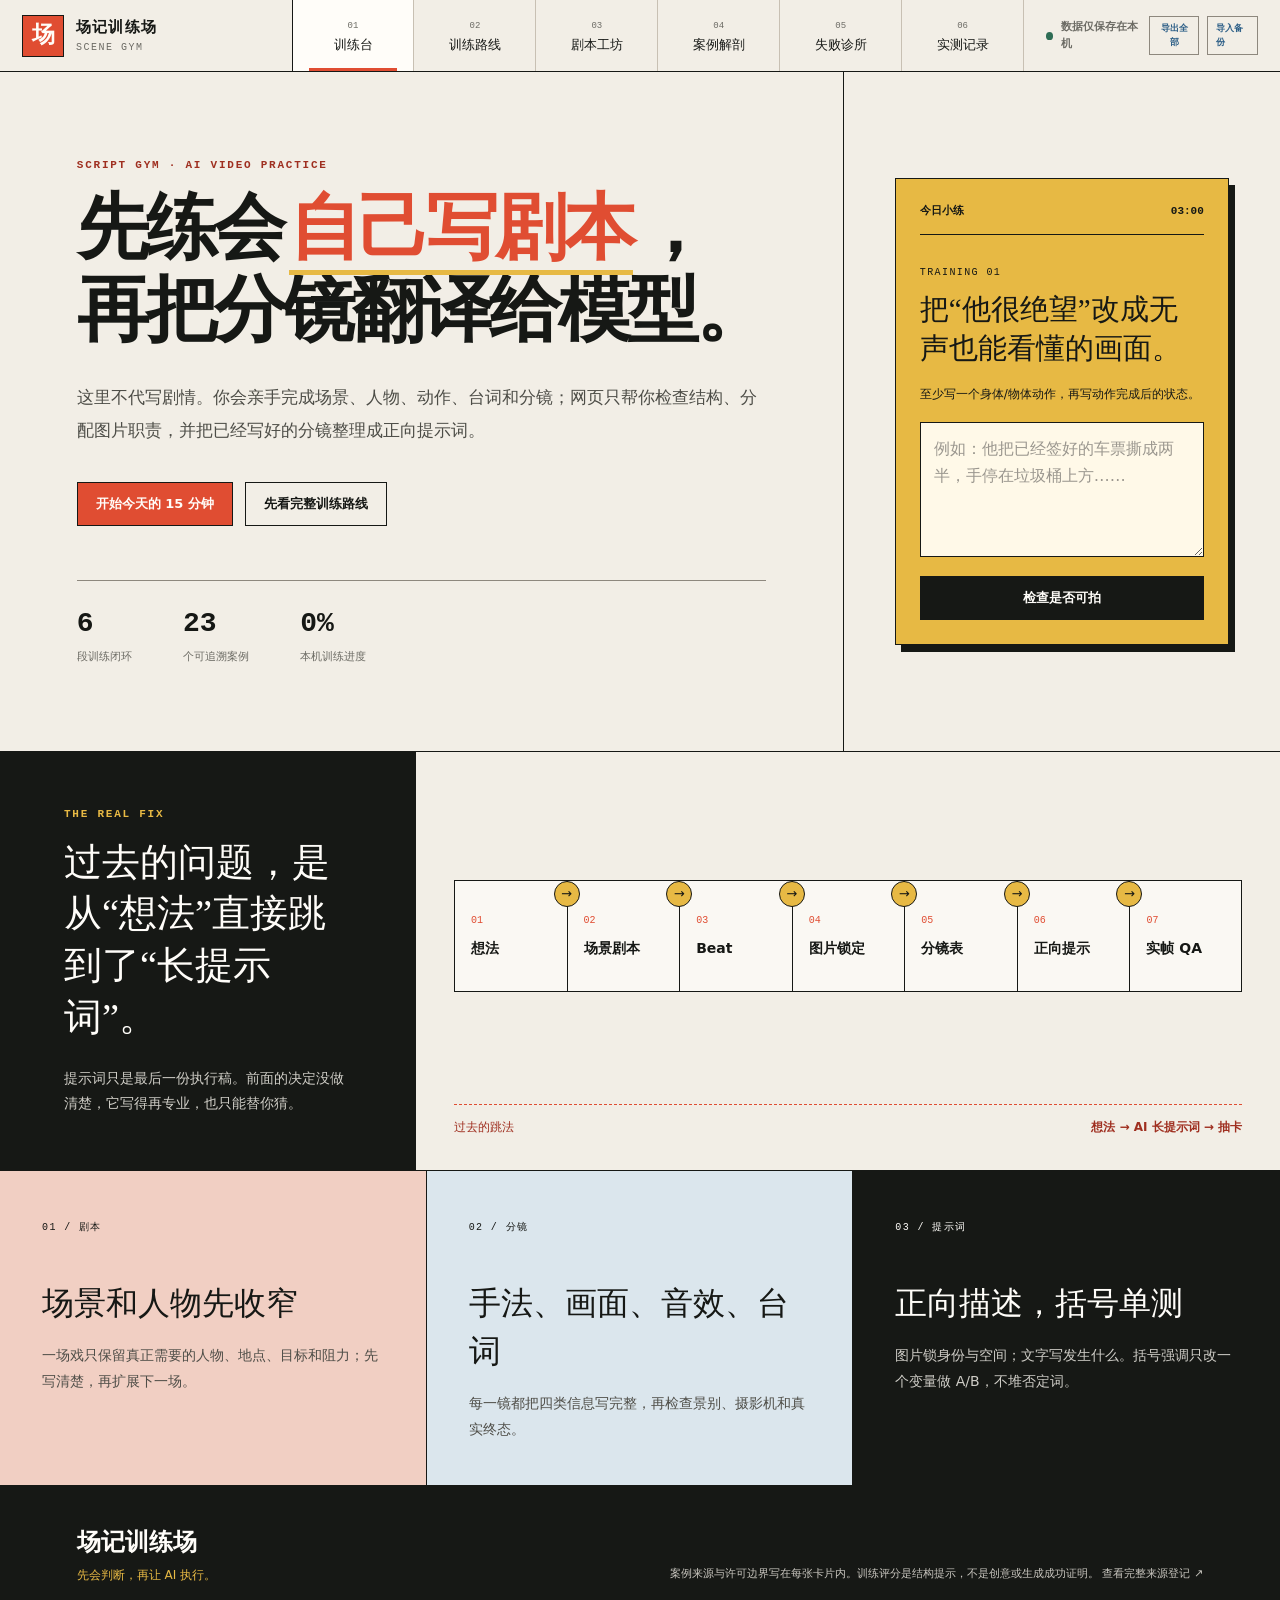
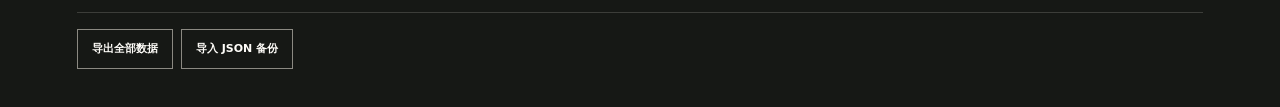
==== index.html @ 1b534a35 "Deploy scene gym static site" ====
<!DOCTYPE html><html lang="zh-CN"><head><meta charSet="utf-8"/><meta name="viewport" content="width=device-width, initial-scale=1"/><link rel="stylesheet" href="/_next/static/css/index.BEOSLS7y.css" data-rsc-css-href="/_next/static/css/index.BEOSLS7y.css" data-precedence="vite-rsc/importer-resources"/><link rel="modulepreload" fetchPriority="low" href="/_next/static/chunks/index--rI0SKNq.js"/><script src="/_next/static/chunks/rolldown-runtime-C60lm6uB.js" type="module" async=""></script><script src="/_next/static/chunks/framework-BgSIrAUN.js" type="module" async=""></script><link rel="modulepreload" href="/_next/static/chunks/layout-segment-context-KAIsVZlw.js" crossorigin=""/><link rel="modulepreload" href="/_next/static/chunks/page-CJQZ_CEB.js" crossorigin=""/><script>Object.assign(((self[Symbol.for("vinext.navigationRuntime")]??={bootstrap:{routeManifest:null},functions:{}}).bootstrap.rsc??={rsc:[]}),{params:{},nav:{"pathname":"/","searchParams":[]}})</script><link rel="modulepreload" href="/_next/static/chunks/index--rI0SKNq.js" />
</head><body><div class="app-shell"><header class="topbar"><button class="brand" aria-label="返回训练台首页"><span class="brand-mark">场</span><span><strong>场记训练场</strong><small>SCENE GYM</small></span></button><nav aria-label="主导航"><button class="active" aria-current="page"><span>01</span>训练台</button><button class=""><span>02</span>训练路线</button><button class=""><span>03</span>剧本工坊</button><button class=""><span>04</span>案例解剖</button><button class=""><span>05</span>失败诊所</button><button class=""><span>06</span>实测记录</button></nav><div class="local-state"><span aria-hidden="true"></span><b>数据仅保存在本机</b><button>导出全部</button><label class="import-label">导入备份<input type="file" accept="application/json,.json"/></label></div><div class="mobile-data-actions" aria-label="本机数据工具"><button>备份</button><label>恢复<input type="file" accept="application/json,.json"/></label></div></header><main><section class="hero"><div class="hero-copy"><p class="eyebrow">SCRIPT GYM · AI VIDEO PRACTICE</p><h1>先练会<span>自己写剧本</span>，再把分镜翻译给模型。</h1><p class="hero-lead">这里不代写剧情。你会亲手完成场景、人物、动作、台词和分镜；网页只帮你检查结构、分配图片职责，并把已经写好的分镜整理成正向提示词。</p><div class="hero-actions"><button class="button button-primary">开始今天的 15 分钟</button><button class="button button-ghost">先看完整训练路线</button></div><div class="hero-proof"><div><strong>6</strong><span>段训练闭环</span></div><div><strong>23</strong><span>个可追溯案例</span></div><div><strong>0<!-- -->%</strong><span>本机训练进度</span></div></div></div><aside class="daily-card"><div class="daily-card-head"><span>今日小练</span><span>03:00</span></div><p class="daily-index">TRAINING 01</p><h2>把“他很绝望”改成无声也能看懂的画面。</h2><p class="daily-hint">至少写一个身体/物体动作，再写动作完成后的状态。</p><label><span class="sr-only">你的可见动作答案</span><textarea placeholder="例如：他把已经签好的车票撕成两半，手停在垃圾桶上方……" rows="4"></textarea></label><button class="button button-dark">检查是否可拍</button></aside></section><section class="jump-map"><div class="jump-copy"><p class="eyebrow">THE REAL FIX</p><h2>过去的问题，是从“想法”直接跳到了“长提示词”。</h2><p>提示词只是最后一份执行稿。前面的决定没做清楚，它写得再专业，也只能替你猜。</p></div><div class="pipeline" aria-label="正确的视频创作训练流程"><div class="pipeline-node"><span>01</span><strong>想法</strong><i aria-hidden="true">→</i></div><div class="pipeline-node"><span>02</span><strong>场景剧本</strong><i aria-hidden="true">→</i></div><div class="pipeline-node"><span>03</span><strong>Beat</strong><i aria-hidden="true">→</i></div><div class="pipeline-node"><span>04</span><strong>图片锁定</strong><i aria-hidden="true">→</i></div><div class="pipeline-node"><span>05</span><strong>分镜表</strong><i aria-hidden="true">→</i></div><div class="pipeline-node"><span>06</span><strong>正向提示</strong><i aria-hidden="true">→</i></div><div class="pipeline-node"><span>07</span><strong>实帧 QA</strong></div><div class="pipeline-jump"><span>过去的跳法</span><b>想法 → AI 长提示词 → 抽卡</b></div></div></section><section class="home-grid"><article class="principle-card accent-red"><span>01 / 剧本</span><h3>场景和人物先收窄</h3><p>一场戏只保留真正需要的人物、地点、目标和阻力；先写清楚，再扩展下一场。</p></article><article class="principle-card accent-blue"><span>02 / 分镜</span><h3>手法、画面、音效、台词</h3><p>每一镜都把四类信息写完整，再检查景别、摄影机和真实终态。</p></article><article class="principle-card accent-ink"><span>03 / 提示词</span><h3>正向描述，括号单测</h3><p>图片锁身份与空间；文字写发生什么。括号强调只改一个变量做 A/B，不堆否定词。</p></article></section></main><footer><div><strong>场记训练场</strong><span>先会判断，再让 AI 执行。</span></div><p>案例来源与许可边界写在每张卡片内。训练评分是结构提示，不是创意或生成成功证明。<a href="/SOURCES.md" target="_blank" rel="noreferrer"> 查看完整来源登记 ↗</a></p><div class="footer-data-actions"><button>导出全部数据</button><label>导入 JSON 备份<input type="file" accept="application/json,.json"/></label></div></footer></div><!--$--><!--/$--><div hidden=""><!--$--><div hidden=""><title>场记训练场｜AI 视频剧本与镜头训练</title><meta name="description" content="亲手写场景剧本和分镜，再用图片职责、正向描述与括号强调把分镜翻译成视频模型提示词。"><meta name="application-name" content="场记训练场"><meta name="keywords" content="视频剧本,AI 视频,分镜训练,提示词,镜头设计"><meta property="og:title" content="场记训练场｜AI 视频剧本与镜头训练"><meta property="og:description" content="亲手写场景剧本和分镜，再用图片职责、正向描述与括号强调把分镜翻译成视频模型提示词。"><meta property="og:type" content="website"><meta property="og:image" content="https://zhanghuadong199-pixel.github.io/og.png"><meta property="og:image:width" content="1732"><meta property="og:image:height" content="908"><meta property="og:image:alt" content="场记训练场"><meta name="twitter:card" content="summary_large_image"><meta name="twitter:title" content="场记训练场｜AI 视频剧本与镜头训练"><meta name="twitter:description" content="亲手写场景剧本和分镜，再用图片职责、正向描述与括号强调把分镜翻译成视频模型提示词。"><meta name="twitter:image" content="https://zhanghuadong199-pixel.github.io/og.png"></div><!--/$--></div><script type="module" src="/_next/static/chunks/index--rI0SKNq.js" id="_R_" async=""></script><script>((self[Symbol.for("vinext.navigationRuntime")]??={bootstrap:{routeManifest:null},functions:{}}).bootstrap.rsc??={rsc:[]}).rsc.push("4:I[\"8c0f216c4604\",[],\"Children\",1]\n")</script><script>((self[Symbol.for("vinext.navigationRuntime")]??={bootstrap:{routeManifest:null},functions:{}}).bootstrap.rsc??={rsc:[]}).rsc.push("5:I[\"593f344dc510\",[],\"GlobalErrorBoundary\",1]\n")</script><script>((self[Symbol.for("vinext.navigationRuntime")]??={bootstrap:{routeManifest:null},functions:{}}).bootstrap.rsc??={rsc:[]}).rsc.push("6:I[\"0b874ad30386\",[],\"default\",1]\n")</script><script>((self[Symbol.for("vinext.navigationRuntime")]??={bootstrap:{routeManifest:null},functions:{}}).bootstrap.rsc??={rsc:[]}).rsc.push("7:I[\"593f344dc510\",[],\"ErrorBoundary\",1]\n")</script><script>((self[Symbol.for("vinext.navigationRuntime")]??={bootstrap:{routeManifest:null},functions:{}}).bootstrap.rsc??={rsc:[]}).rsc.push("8:I[\"15c18cfaeeff\",[],\"LayoutSegmentProvider\",1]\n")</script><script>((self[Symbol.for("vinext.navigationRuntime")]??={bootstrap:{routeManifest:null},functions:{}}).bootstrap.rsc??={rsc:[]}).rsc.push("9:I[\"8c0f216c4604\",[],\"Slot\",1]\n")</script><script>((self[Symbol.for("vinext.navigationRuntime")]??={bootstrap:{routeManifest:null},functions:{}}).bootstrap.rsc??={rsc:[]}).rsc.push("a:I[\"9276801271d6\",[],\"AppRouterScrollTarget\",1]\n")</script><script>((self[Symbol.for("vinext.navigationRuntime")]??={bootstrap:{routeManifest:null},functions:{}}).bootstrap.rsc??={rsc:[]}).rsc.push("b:I[\"593f344dc510\",[],\"RedirectBoundary\",1]\n")</script><script>((self[Symbol.for("vinext.navigationRuntime")]??={bootstrap:{routeManifest:null},functions:{}}).bootstrap.rsc??={rsc:[]}).rsc.push("c:\"$Sreact.suspense\"\n")</script><script>((self[Symbol.for("vinext.navigationRuntime")]??={bootstrap:{routeManifest:null},functions:{}}).bootstrap.rsc??={rsc:[]}).rsc.push(":HL[\"/_next/static/css/index.BEOSLS7y.css\",\"style\"     ]\n")</script><script>((self[Symbol.for("vinext.navigationRuntime")]??={bootstrap:{routeManifest:null},functions:{}}).bootstrap.rsc??={rsc:[]}).rsc.push("0:{\"__route\":\"route:/\",\"__interceptionContext\":null,\"__layoutIds\":[\"layout:/\"],\"__rootLayout\":\"/\",\"__sourcePage\":\"/page\",\"__vinext_streaming_metadata_body:route:/\":\"$L1\",\"__vinext_streaming_metadata_outlet:route:/\":\"$L2\",\"page:/\":\"$L3\",\"layout:/\":[[[[\"$\",\"link\",\"css:/_next/static/css/index.BEOSLS7y.css\",{\"rel\":\"stylesheet\",\"precedence\":\"vite-rsc/importer-resources\",\"href\":\"/_next/static/css/index.BEOSLS7y.css\",\"data-rsc-css-href\":\"/_next/static/css/index.BEOSLS7y.css\"}],\"$undefined\"],[\"$\",\"html\",null,{\"lang\":\"zh-CN\",\"children\":[\"$\",\"body\",null,{\"children\":[\"$\",\"$L4\",null,{}]}]}]],null],\"route:/\":[[[\"$\",\"meta\",null,{\"charSet\":\"utf-8\"}],null,[[\"$\",\"meta\",\"0\",{\"name\":\"viewport\",\"content\":\"width=device-width, initial-scale=1\"}]]],[\"$\",\"$L5\",null,{\"fallback\":\"$6\",\"children\":[\"$\",\"$L7\",null,{\"fallback\":\"$6\",\"children\":[\"$\",\"$L8\",null,{\"providerId\":\"layout:/\",\"segmentMap\":{\"children\":[]},\"children\":[\"$\",\"$L9\",null,{\"id\":\"layout:/\",\"parallelSlots\":\"$undefined\",\"children\":[\"$\",\"$La\",null,{\"children\":[\"$\",\"$Lb\",null,{\"children\":[[\"$\",\"$L8\",null,{\"providerId\":\"page:/\",\"segmentMap\":{\"children\":[\"__PAGE__\"]},\"children\":[\"$\",\"$L9\",null,{\"id\":\"page:/\"}]}],[\"$\",\"$c\",null,{\"fallback\":null,\"children\":[\"$\",\"$L9\",null,{\"id\":\"__vinext_streaming_metadata_outlet:route:/\"}]}]]}]}]}]}]}]}],null,[\"$\",\"div\",null,{\"hidden\":true,\"children\":[\"$\",\"$c\",null,{\"fallback\":null,\"children\":[\"$\",\"$L9\",null,{\"id\":\"__vinext_streaming_metadata_body:route:/\"}]}]}]],\"__layoutFlags\":{\"layout:/\":\"s\"},\"__artifactCompatibility\":{\"schemaVersion\":1,\"graphVersion\":\"app-route-graph:1177fd80f83fa7b0\",\"deploymentVersion\":\"bc8c73d1-e042-4eb9-b2f2-e36914ff0e0a\",\"appElementsSchemaVersion\":1,\"rscPayloadSchemaVersion\":1,\"rootBoundaryId\":\"/\",\"renderEpoch\":null},\"__renderObservation\":{\"schemaVersion\":1,\"output\":{\"kind\":\"app-rsc\",\"mountedSlotsFingerprint\":null,\"renderEpoch\":null,\"rootBoundaryId\":\"/\",\"routeId\":\"route:/\"},\"completeness\":\"partial\",\"boundaryOutcome\":{\"kind\":\"unknown\"},\"requestApis\":[{\"kind\":\"connection\",\"status\":\"unknown\"},{\"kind\":\"cookies\",\"status\":\"unknown\"},{\"kind\":\"draftMode\",\"status\":\"unknown\"},{\"kind\":\"headers\",\"status\":\"observed\"},{\"kind\":\"params\",\"status\":\"unknown\"},{\"kind\":\"searchParams\",\"status\":\"unknown\"}],\"dynamicFetches\":[],\"cacheTags\":[\"/\",\"_N_T_/\",\"_N_T_/index\",\"_N_T_/layout\",\"_N_T_/page\"],\"pathTags\":[\"/\"],\"cacheability\":\"unknown\",\"downgrade\":{\"target\":\"freshRender\",\"reasons\":[{\"code\":\"CP_DOWNGRADE_CACHEABILITY_UNKNOWN\",\"target\":\"freshRender\"},{\"code\":\"CP_DOWNGRADE_INCOMPLETE_OBSERVATION\",\"completeness\":\"partial\",\"target\":\"freshRender\"},{\"code\":\"CP_DOWNGRADE_UNKNOWN_REQUEST_API\",\"requestApi\":\"connection\",\"target\":\"freshRender\"},{\"code\":\"CP_DOWNGRADE_UNKNOWN_REQUEST_API\",\"requestApi\":\"cookies\",\"target\":\"freshRender\"},{\"code\":\"CP_DOWNGRADE_UNKNOWN_REQUEST_API\",\"requestApi\":\"draftMode\",\"target\":\"freshRender\"},{\"code\":\"CP_DOWNGRADE_PRIVATE_REQUEST_API\",\"requestApi\":\"headers\",\"target\":\"private\"},{\"code\":\"CP_DOWNGRADE_UNKNOWN_REQUEST_API\",\"requestApi\":\"params\",\"target\":\"freshRender\"},{\"code\":\"CP_DOWNGRADE_UNKNOWN_REQUEST_API\",\"requestApi\":\"searchParams\",\"target\":\"freshRender\"}],\"fallback\":{\"kind\":\"breakerFallback\",\"code\":\"CP_PRIVATE_DYNAMIC_DOWNGRADE\",\"mode\":\"renderFresh\",\"scope\":\"affectedOutput\",\"fields\":{\"reasonCodes\":[\"CP_DOWNGRADE_CACHEABILITY_UNKNOWN\",\"CP_DOWNGRADE_INCOMPLETE_OBSERVATION\",\"CP_DOWNGRADE_UNKNOWN_REQUEST_API\",\"CP_DOWNGRADE_UNKNOWN_REQUEST_API\",\"CP_DOWNGRADE_UNKNOWN_REQUEST_API\",\"CP_DOWNGRADE_PRIVATE_REQUEST_API\",\"CP_DOWNGRADE_UNKNOWN_REQUEST_API\",\"CP_DOWNGRADE_UNKNOWN_REQUEST_API\"],\"target\":\"freshRender\"}},\"isPublicCacheCandidate\":false}}}\n")</script><script>((self[Symbol.for("vinext.navigationRuntime")]??={bootstrap:{routeManifest:null},functions:{}}).bootstrap.rsc??={rsc:[]}).rsc.push("1:[\"$\",\"div\",null,{\"hidden\":true,\"dangerouslySetInnerHTML\":{\"__html\":\"\u003ctitle\u003e场记训练场｜AI 视频剧本与镜头训练\u003c/title\u003e\u003cmeta name=\\\"description\\\" content=\\\"亲手写场景剧本和分镜，再用图片职责、正向描述与括号强调把分镜翻译成视频模型提示词。\\\"\u003e\u003cmeta name=\\\"application-name\\\" content=\\\"场记训练场\\\"\u003e\u003cmeta name=\\\"keywords\\\" content=\\\"视频剧本,AI 视频,分镜训练,提示词,镜头设计\\\"\u003e\u003cmeta property=\\\"og:title\\\" content=\\\"场记训练场｜AI 视频剧本与镜头训练\\\"\u003e\u003cmeta property=\\\"og:description\\\" content=\\\"亲手写场景剧本和分镜，再用图片职责、正向描述与括号强调把分镜翻译成视频模型提示词。\\\"\u003e\u003cmeta property=\\\"og:type\\\" content=\\\"website\\\"\u003e\u003cmeta property=\\\"og:image\\\" content=\\\"https://zhanghuadong199-pixel.github.io/og.png\\\"\u003e\u003cmeta property=\\\"og:image:width\\\" content=\\\"1732\\\"\u003e\u003cmeta property=\\\"og:image:height\\\" content=\\\"908\\\"\u003e\u003cmeta property=\\\"og:image:alt\\\" content=\\\"场记训练场\\\"\u003e\u003cmeta name=\\\"twitter:card\\\" content=\\\"summary_large_image\\\"\u003e\u003cmeta name=\\\"twitter:title\\\" content=\\\"场记训练场｜AI 视频剧本与镜头训练\\\"\u003e\u003cmeta name=\\\"twitter:description\\\" content=\\\"亲手写场景剧本和分镜，再用图片职责、正向描述与括号强调把分镜翻译成视频模型提示词。\\\"\u003e\u003cmeta name=\\\"twitter:image\\\" content=\\\"https://zhanghuadong199-pixel.github.io/og.png\\\"\u003e\"}}]\n")</script><script>((self[Symbol.for("vinext.navigationRuntime")]??={bootstrap:{routeManifest:null},functions:{}}).bootstrap.rsc??={rsc:[]}).rsc.push("2:null\n")</script><script>((self[Symbol.for("vinext.navigationRuntime")]??={bootstrap:{routeManifest:null},functions:{}}).bootstrap.rsc??={rsc:[]}).rsc.push("d:I[\"6efdf509a785\",[],\"default\",1]\n")</script><script>((self[Symbol.for("vinext.navigationRuntime")]??={bootstrap:{routeManifest:null},functions:{}}).bootstrap.rsc??={rsc:[]}).rsc.push("3:[\"$\",\"$Ld\",null,{\"params\":\"$@e\",\"searchParams\":\"$@f\"}]\n")</script><script>((self[Symbol.for("vinext.navigationRuntime")]??={bootstrap:{routeManifest:null},functions:{}}).bootstrap.rsc??={rsc:[]}).rsc.push("e:{}\n")</script><script>((self[Symbol.for("vinext.navigationRuntime")]??={bootstrap:{routeManifest:null},functions:{}}).bootstrap.rsc??={rsc:[]}).rsc.push("f:{}\n")</script><script>Object.assign(((self[Symbol.for("vinext.navigationRuntime")]??={bootstrap:{routeManifest:null},functions:{}}).bootstrap.rsc??={rsc:[]}),{"initialCacheKind":"dynamic"});((self[Symbol.for("vinext.navigationRuntime")]??={bootstrap:{routeManifest:null},functions:{}}).bootstrap.rsc??={rsc:[]}).done=true</script></body></html>
---- _next/static/css/index.BEOSLS7y.css ----
/*! tailwindcss v4.2.1 | MIT License | https://tailwindcss.com */
@layer properties{@supports (((-webkit-hyphens:none)) and (not (margin-trim:inline))) or ((-moz-orient:inline) and (not (color:rgb(from red r g b)))){*,:before,:after{--tw-blur:initial;--tw-brightness:initial;--tw-contrast:initial;--tw-grayscale:initial;--tw-hue-rotate:initial;--tw-invert:initial;--tw-opacity:initial;--tw-saturate:initial;--tw-sepia:initial;--tw-drop-shadow:initial;--tw-drop-shadow-color:initial;--tw-drop-shadow-alpha:100%;--tw-drop-shadow-size:initial}::backdrop{--tw-blur:initial;--tw-brightness:initial;--tw-contrast:initial;--tw-grayscale:initial;--tw-hue-rotate:initial;--tw-invert:initial;--tw-opacity:initial;--tw-saturate:initial;--tw-sepia:initial;--tw-drop-shadow:initial;--tw-drop-shadow-color:initial;--tw-drop-shadow-alpha:100%;--tw-drop-shadow-size:initial}}}@layer theme{:root,:host{--font-sans:ui-sans-serif, system-ui, sans-serif, "Apple Color Emoji", "Segoe UI Emoji", "Segoe UI Symbol", "Noto Color Emoji";--font-mono:ui-monospace, SFMono-Regular, Menlo, Monaco, Consolas, "Liberation Mono", "Courier New", monospace;--spacing:.25rem;--default-font-family:var(--font-sans);--default-mono-font-family:var(--font-mono)}}@layer base{*,:after,:before{box-sizing:border-box;border:0 solid;margin:0;padding:0}::backdrop{box-sizing:border-box;border:0 solid;margin:0;padding:0}::file-selector-button{box-sizing:border-box;border:0 solid;margin:0;padding:0}html,:host{-webkit-text-size-adjust:100%;tab-size:4;line-height:1.5;font-family:var(--default-font-family,ui-sans-serif, system-ui, sans-serif, "Apple Color Emoji", "Segoe UI Emoji", "Segoe UI Symbol", "Noto Color Emoji");font-feature-settings:var(--default-font-feature-settings,normal);font-variation-settings:var(--default-font-variation-settings,normal);-webkit-tap-highlight-color:transparent}hr{height:0;color:inherit;border-top-width:1px}abbr:where([title]){-webkit-text-decoration:underline dotted;text-decoration:underline dotted}h1,h2,h3,h4,h5,h6{font-size:inherit;font-weight:inherit}a{color:inherit;-webkit-text-decoration:inherit;-webkit-text-decoration:inherit;-webkit-text-decoration:inherit;-webkit-text-decoration:inherit;text-decoration:inherit}b,strong{font-weight:bolder}code,kbd,samp,pre{font-family:var(--default-mono-font-family,ui-monospace, SFMono-Regular, Menlo, Monaco, Consolas, "Liberation Mono", "Courier New", monospace);font-feature-settings:var(--default-mono-font-feature-settings,normal);font-variation-settings:var(--default-mono-font-variation-settings,normal);font-size:1em}small{font-size:80%}sub,sup{vertical-align:baseline;font-size:75%;line-height:0;position:relative}sub{bottom:-.25em}sup{top:-.5em}table{text-indent:0;border-color:inherit;border-collapse:collapse}:-moz-focusring{outline:auto}progress{vertical-align:baseline}summary{display:list-item}ol,ul,menu{list-style:none}img,svg,video,canvas,audio,iframe,embed,object{vertical-align:middle;display:block}img,video{max-width:100%;height:auto}button,input,select,optgroup,textarea{font:inherit;font-feature-settings:inherit;font-variation-settings:inherit;letter-spacing:inherit;color:inherit;opacity:1;background-color:#0000;border-radius:0}::file-selector-button{font:inherit;font-feature-settings:inherit;font-variation-settings:inherit;letter-spacing:inherit;color:inherit;opacity:1;background-color:#0000;border-radius:0}:where(select:is([multiple],[size])) optgroup{font-weight:bolder}:where(select:is([multiple],[size])) optgroup option{padding-inline-start:20px}::file-selector-button{margin-inline-end:4px}::placeholder{opacity:1}@supports (not ((-webkit-appearance:-apple-pay-button))) or (contain-intrinsic-size:1px){::placeholder{color:currentColor}@supports (color:color-mix(in lab, red, red)){::placeholder{color:color-mix(in oklab, currentcolor 50%, transparent)}}}textarea{resize:vertical}::-webkit-search-decoration{-webkit-appearance:none}::-webkit-date-and-time-value{min-height:1lh;text-align:inherit}::-webkit-datetime-edit{display:inline-flex}::-webkit-datetime-edit-fields-wrapper{padding:0}::-webkit-datetime-edit{padding-block:0}::-webkit-datetime-edit-year-field{padding-block:0}::-webkit-datetime-edit-month-field{padding-block:0}::-webkit-datetime-edit-day-field{padding-block:0}::-webkit-datetime-edit-hour-field{padding-block:0}::-webkit-datetime-edit-minute-field{padding-block:0}::-webkit-datetime-edit-second-field{padding-block:0}::-webkit-datetime-edit-millisecond-field{padding-block:0}::-webkit-datetime-edit-meridiem-field{padding-block:0}::-webkit-calendar-picker-indicator{line-height:1}:-moz-ui-invalid{box-shadow:none}button,input:where([type=button],[type=reset],[type=submit]){-webkit-appearance:button;appearance:button}::file-selector-button{-webkit-appearance:button;appearance:button}::-webkit-inner-spin-button{height:auto}::-webkit-outer-spin-button{height:auto}[hidden]:where(:not([hidden=until-found])){display:none!important}}@layer components;@layer utilities{.visible{visibility:visible}.sr-only{clip-path:inset(50%);white-space:nowrap;border-width:0;width:1px;height:1px;margin:-1px;padding:0;position:absolute;overflow:hidden}.start{inset-inline-start:var(--spacing)}.end{inset-inline-end:var(--spacing)}.table{display:table}.filter{filter:var(--tw-blur,) var(--tw-brightness,) var(--tw-contrast,) var(--tw-grayscale,) var(--tw-hue-rotate,) var(--tw-invert,) var(--tw-saturate,) var(--tw-sepia,) var(--tw-drop-shadow,)}}:root{--paper:#f2eee6;--paper-deep:#e8e1d5;--card:#faf8f3;--ink:#161815;--muted:#6c6b64;--line:#c8c0b3;--line-dark:#8e887e;--red:#e04d32;--red-dark:#9f2f20;--blue:#2d5f87;--blue-soft:#dbe6ed;--yellow:#e7b944;--green:#2f6d55;--white:#fffdf9;--shadow:6px 7px 0 #161815}*{box-sizing:border-box}html{scroll-behavior:smooth}body{background:var(--paper);color:var(--ink);text-rendering:optimizelegibility;margin:0;font-family:Microsoft YaHei UI,PingFang SC,Noto Sans CJK SC,system-ui,sans-serif}button,input,textarea,select{font:inherit}button{color:inherit}:is(button:focus-visible,input:focus-visible,textarea:focus-visible,select:focus-visible,a:focus-visible){outline:3px solid var(--yellow);outline-offset:3px}a{color:inherit}::selection{color:var(--white);background:var(--red)}.sr-only{clip:rect(0, 0, 0, 0);white-space:nowrap;border:0;width:1px;height:1px;margin:-1px;padding:0;position:absolute;overflow:hidden}.app-shell{min-height:100vh}.topbar{z-index:50;border-bottom:1px solid var(--ink);-webkit-backdrop-filter:blur(12px);backdrop-filter:blur(12px);background:#f2eee6f5;grid-template-columns:minmax(220px,.8fr) minmax(620px,2fr) minmax(180px,.7fr);align-items:stretch;min-height:72px;display:grid;position:sticky;top:0}.brand{border:0;border-right:1px solid var(--ink);cursor:pointer;text-align:left;background:0 0;align-items:center;gap:12px;padding:10px 22px;display:flex}.brand-mark{width:42px;height:42px;color:var(--white);background:var(--red);border:1px solid var(--ink);place-items:center;font-family:STSong,Songti SC,serif;font-size:23px;font-weight:700;display:grid}.brand strong,.brand small{display:block}.brand strong{letter-spacing:.08em;font-size:15px}.brand small{color:var(--muted);letter-spacing:.15em;margin-top:2px;font-family:ui-monospace,Cascadia Mono,monospace;font-size:10px}.topbar nav{min-width:0;display:flex;overflow-x:auto}.topbar nav button{border:0;border-right:1px solid var(--line);cursor:pointer;background:0 0;flex:1;min-width:94px;padding:13px 10px 10px;font-size:13px;position:relative}.topbar nav button span{color:var(--muted);margin-bottom:2px;font-family:ui-monospace,Cascadia Mono,monospace;font-size:9px;display:block}.topbar nav button:after{content:"";background:0 0;height:4px;position:absolute;bottom:-1px;left:16px;right:16px}.topbar nav button:hover,.topbar nav button.active{background:var(--white)}.topbar nav button.active:after{background:var(--red)}.local-state{color:var(--muted);justify-content:flex-end;align-items:center;gap:8px;padding:0 22px;font-size:11px;display:flex}.local-state span{background:var(--green);border-radius:50%;width:8px;height:8px}.local-state b{font-weight:700}.local-state button{color:var(--blue);border:1px solid var(--line-dark);cursor:pointer;background:0 0;padding:5px 8px;font-size:9px;font-weight:800}.local-state button:hover{color:var(--white);background:var(--blue)}.import-label,.footer-data-actions label{min-height:30px;color:var(--blue);border:1px solid var(--line-dark);cursor:pointer;background:0 0;place-items:center;padding:5px 8px;font-size:9px;font-weight:800;display:inline-grid}.import-label:hover,.footer-data-actions label:hover{color:var(--white);background:var(--blue)}.import-label input,.footer-data-actions input{clip:rect(0, 0, 0, 0);width:1px;height:1px;position:absolute;overflow:hidden}main{min-height:calc(100vh - 72px)}.eyebrow{color:var(--red-dark);letter-spacing:.16em;margin:0 0 14px;font-family:ui-monospace,Cascadia Mono,monospace;font-size:11px;font-weight:800}.hero{border-bottom:1px solid var(--ink);grid-template-columns:minmax(0,1.45fr) minmax(360px,.75fr);min-height:680px;display:grid}.hero-copy{border-right:1px solid var(--ink);flex-direction:column;justify-content:center;padding:74px clamp(28px,6vw,100px);display:flex}.hero h1{letter-spacing:-.045em;max-width:980px;margin:0;font-family:STSong,Songti SC,Noto Serif CJK SC,serif;font-size:clamp(44px,5.6vw,78px);font-weight:800;line-height:1.14}.hero h1 span{color:var(--red);margin:0 .08em;display:inline-block;position:relative}.hero h1 span:after{background:var(--yellow);content:"";height:5px;position:absolute;bottom:-5px;left:0;right:0}.hero-lead{color:#4d4d47;max-width:760px;margin:30px 0 0;font-size:17px;line-height:1.9}.hero-actions{flex-wrap:wrap;gap:12px;margin-top:36px;display:flex}.button{border:1px solid var(--ink);cursor:pointer;min-height:44px;padding:10px 18px;font-size:13px;font-weight:800;transition:transform .12s,box-shadow .12s,background .12s}.button:hover:not(:disabled){box-shadow:3px 3px 0 var(--ink);transform:translate(-2px,-2px)}.button:active:not(:disabled){box-shadow:none;transform:translate(0)}.button:disabled{cursor:not-allowed;opacity:.42}.button-primary{color:var(--white);background:var(--red)}.button-ghost{background:0 0}.button-ghost:hover:not(:disabled){background:var(--white)}.button-dark{color:var(--white);background:var(--ink)}.hero-proof{border-top:1px solid var(--line-dark);gap:clamp(24px,4vw,64px);margin-top:54px;padding-top:22px;display:flex}.hero-proof strong,.hero-proof span{display:block}.hero-proof strong{font-family:ui-monospace,Cascadia Mono,monospace;font-size:28px}.hero-proof span{color:var(--muted);margin-top:4px;font-size:11px}.daily-card{background:var(--yellow);border:1px solid var(--ink);box-shadow:var(--shadow);align-self:center;margin:44px clamp(24px,4vw,62px);padding:24px}.daily-card-head{border-bottom:1px solid var(--ink);justify-content:space-between;padding-bottom:14px;font-family:ui-monospace,Cascadia Mono,monospace;font-size:11px;font-weight:800;display:flex}.daily-index{letter-spacing:.14em;margin:30px 0 10px;font-family:ui-monospace,Cascadia Mono,monospace;font-size:10px}.daily-card h2{margin:0;font-family:STSong,Songti SC,serif;font-size:29px;line-height:1.35}.daily-hint{margin:16px 0 18px;font-size:12px;line-height:1.7}textarea,input,select{width:100%;color:var(--ink);background:var(--white);border:1px solid var(--line-dark);border-radius:0}textarea{resize:vertical;min-height:96px;padding:12px 13px;line-height:1.7}input,select{min-height:44px;padding:9px 12px}input::placeholder,textarea::placeholder{color:#9b978f}.daily-card textarea{border-color:var(--ink);background:#fff9e8;min-height:110px;margin-bottom:12px}.daily-card .button{width:100%}.quick-feedback{background:var(--white);border-left:5px solid var(--red);gap:4px;margin-top:14px;padding:12px;font-size:12px;line-height:1.55;display:grid}.quick-feedback.pass{border-color:var(--green)}.jump-map{border-bottom:1px solid var(--ink);grid-template-columns:minmax(280px,.65fr) minmax(0,1.35fr);display:grid}.jump-copy{background:var(--ink);color:var(--white);padding:54px clamp(28px,5vw,72px)}.jump-copy .eyebrow{color:var(--yellow)}.jump-copy h2{margin:0;font-family:STSong,Songti SC,serif;font-size:clamp(28px,3vw,42px);line-height:1.35}.jump-copy p:last-child{color:#d0cec7;margin:22px 0 0;font-size:14px;line-height:1.8}.pipeline{grid-template-columns:repeat(7,1fr);align-content:center;gap:0;min-height:330px;padding:46px 38px 96px;display:grid;position:relative}.pipeline-node{background:var(--card);border:1px solid var(--ink);border-right:0;align-content:center;min-height:112px;padding:16px;display:grid;position:relative}.pipeline-node:nth-child(7){border-right:1px solid var(--ink)}.pipeline-node span{color:var(--red);font-family:ui-monospace,Cascadia Mono,monospace;font-size:10px}.pipeline-node strong{margin-top:10px;font-size:14px}.pipeline-node i{z-index:2;background:var(--yellow);border:1px solid var(--ink);border-radius:50%;place-items:center;width:26px;height:26px;font-size:13px;font-style:normal;display:grid;position:absolute;right:-13px}.pipeline-jump{color:var(--red-dark);border-top:1px dashed var(--red);justify-content:space-between;gap:18px;padding-top:13px;font-size:12px;display:flex;position:absolute;bottom:34px;left:38px;right:38px}.home-grid{grid-template-columns:repeat(3,1fr);display:grid}.principle-card{border-right:1px solid var(--ink);min-height:260px;padding:42px}.principle-card:last-child{border-right:0}.principle-card>span{letter-spacing:.14em;font-family:ui-monospace,Cascadia Mono,monospace;font-size:10px}.principle-card h3{margin:42px 0 16px;font-family:STSong,Songti SC,serif;font-size:32px}.principle-card p{color:#4f4e48;max-width:420px;margin:0;font-size:14px;line-height:1.85}.accent-red{background:#f1cfc3}.accent-blue{background:var(--blue-soft)}.accent-ink{color:var(--white);background:var(--ink)}.accent-ink p{color:#cfcdc7}.page-section{width:min(1500px,100% - 64px);margin:0 auto;padding:72px 0 100px}.section-title{border-bottom:1px solid var(--ink);grid-template-columns:minmax(0,1.25fr) minmax(260px,.75fr);align-items:end;column-gap:60px;margin-bottom:44px;padding-bottom:26px;display:grid}.section-title .eyebrow{grid-column:1/-1}.section-title h2{letter-spacing:-.04em;max-width:900px;margin:0;font-family:STSong,Songti SC,serif;font-size:clamp(36px,4.5vw,64px);line-height:1.18}.section-title>p:last-child{color:var(--muted);margin:0;font-size:14px;line-height:1.85}.path-summary{color:var(--white);background:var(--blue);border:1px solid var(--ink);grid-template-columns:.45fr 1fr 1fr;align-items:center;gap:42px;margin-bottom:28px;padding:22px 26px;display:grid}.path-summary>div:first-child span,.path-summary>div:first-child strong{display:block}.path-summary>div:first-child span{font-size:11px}.path-summary>div:first-child strong{margin-top:4px;font-family:ui-monospace,Cascadia Mono,monospace;font-size:27px}.path-summary p{color:#e2ebf0;margin:0;font-size:12px;line-height:1.7}.meter-row{justify-content:space-between;margin-bottom:8px;font-size:11px;display:flex}.meter-row strong{font-family:ui-monospace,Cascadia Mono,monospace}.meter-track{background:#ffffff59;border:1px solid;height:8px;overflow:hidden}.meter-track span{background:var(--yellow);height:100%;transition:width .22s;display:block}.module-list{gap:14px;display:grid}.module-card{background:var(--card);border:1px solid var(--ink);grid-template-columns:100px minmax(0,1fr) auto;align-items:center;min-height:190px;display:grid}.module-card.done{border-left:8px solid var(--green)}.module-number{background:var(--paper-deep);border-right:1px solid var(--ink);place-items:center;height:100%;font-family:ui-monospace,Cascadia Mono,monospace;font-size:29px;font-weight:800;display:grid}.module-main{padding:28px 34px}.module-meta{color:var(--muted);gap:16px;font-family:ui-monospace,Cascadia Mono,monospace;font-size:10px;display:flex}.module-main h3{margin:12px 0 8px;font-family:STSong,Songti SC,serif;font-size:27px}.module-main>p{color:var(--muted);margin:0;font-size:13px}.checkpoint{border-top:1px solid var(--line);gap:14px;margin-top:18px;padding-top:13px;font-size:12px;display:flex}.checkpoint span{color:var(--red-dark);flex:none;font-weight:800}.module-card>.button{margin-right:28px}.lab-page{width:min(1600px,100% - 48px)}.lab-header{grid-template-columns:minmax(0,1fr) auto;align-items:start;gap:32px;display:grid}.lab-header .section-title{grid-template-columns:1fr;margin:0}.lab-header .section-title>p:last-child{max-width:760px;margin-top:18px}.lab-score{min-width:190px;color:var(--white);background:var(--ink);border:1px solid var(--ink);text-align:right;grid-template-columns:auto auto auto;align-items:baseline;padding:20px;display:grid}.lab-score span{color:#ccc9c1;grid-column:1/-1;margin-bottom:4px;font-size:11px}.lab-score strong{grid-column:2;font-family:ui-monospace,Cascadia Mono,monospace;font-size:48px}.lab-score small{color:#aaa79f;grid-column:3}.lab-stepper{border:1px solid var(--ink);grid-template-columns:repeat(6,1fr);margin:28px 0 18px;display:grid}.lab-stepper button{background:var(--card);border:0;border-right:1px solid var(--ink);cursor:pointer;text-align:left;min-height:64px;padding:10px 16px;font-size:12px;font-weight:800}.lab-stepper button:last-child{border-right:0}.lab-stepper button span{color:var(--muted);margin-bottom:3px;font-family:ui-monospace,Cascadia Mono,monospace;font-size:9px;display:block}.lab-stepper button.active{color:var(--white);background:var(--red)}.lab-stepper button.active span{color:#ffe8de}.lab-layout{grid-template-columns:minmax(0,1fr) 330px;align-items:start;gap:18px;display:grid}.lab-workspace{min-width:0}.form-panel,.record-form{background:var(--card);border:1px solid var(--ink);padding:clamp(24px,4vw,48px)}.panel-heading{border-bottom:1px solid var(--line-dark);grid-template-columns:82px minmax(0,1fr);align-items:start;gap:20px;margin-bottom:34px;padding-bottom:20px;display:grid}.panel-heading>span{color:var(--red);font-family:ui-monospace,Cascadia Mono,monospace;font-size:10px;font-weight:800}.panel-heading h3{margin:0 0 8px;font-family:STSong,Songti SC,serif;font-size:29px}.panel-heading p{color:var(--muted);margin:0;font-size:13px;line-height:1.7}.format-picker{border:0;grid-template-columns:repeat(4,1fr);gap:10px;margin:0 0 28px;padding:0;display:grid}.format-picker legend{grid-column:1/-1;margin-bottom:10px;font-size:12px;font-weight:800}.format-picker label{cursor:pointer}.format-picker input{opacity:0;pointer-events:none;position:absolute}.format-picker span{background:var(--paper);border:1px solid var(--line-dark);place-items:center;min-height:48px;padding:8px;font-size:12px;font-weight:800;display:grid}.format-picker input:checked+span{color:var(--white);background:var(--blue);border-color:var(--ink)}.field-grid,.engine-grid{grid-template-columns:repeat(2,minmax(0,1fr));gap:22px;display:grid}.field-grid label,.engine-grid label,.shot-topline label{gap:8px;display:grid}.field-grid label>span,.engine-grid label>span,.shot-topline label>span{font-size:12px;font-weight:800}.field-grid .full,.engine-grid .full{grid-column:1/-1}.field-grid input,.field-grid textarea,.field-grid select,.engine-grid input,.engine-grid textarea,.shot-topline input,.shot-topline select{border-color:var(--line);background:#fffefa}.field-grid input:focus,.field-grid textarea:focus,.field-grid select:focus,.engine-grid input:focus,.engine-grid textarea:focus,.shot-topline input:focus,.shot-topline select:focus{border-color:var(--ink)}.shot-save-row{border-top:1px solid var(--line-dark);justify-content:space-between;align-items:center;gap:20px;margin-top:26px;padding-top:18px;display:flex}.shot-save-row p{max-width:420px;color:var(--muted);text-align:right;margin:0;font-size:11px;line-height:1.6}.storyboard-table{border:1px solid var(--ink);margin-top:22px}.storyboard-head{color:var(--white);background:var(--blue);justify-content:space-between;align-items:center;padding:13px 16px;font-size:11px;display:flex}.storyboard-head span{font-family:ui-monospace,Cascadia Mono,monospace;font-weight:800}.storyboard-list{display:grid}.storyboard-list article{background:var(--white);border-top:1px solid var(--line-dark);grid-template-columns:58px minmax(0,1fr) auto;align-items:center;gap:16px;padding:16px;display:grid}.storyboard-list article:first-child{border-top:0}.storyboard-number{width:44px;height:44px;color:var(--white);background:var(--ink);place-items:center;font-family:ui-monospace,Cascadia Mono,monospace;font-weight:800;display:grid}.storyboard-list article strong{font-size:12px}.storyboard-list article p{color:#3f403c;margin:6px 0;font-size:11px;line-height:1.6}.storyboard-list article small{color:var(--muted);font-size:9px}.storyboard-actions{gap:6px;display:flex}.storyboard-actions button{background:var(--paper);border:1px solid var(--line-dark);cursor:pointer;min-height:40px;padding:8px 11px;font-size:11px;font-weight:800}.storyboard-actions button:hover{color:var(--white);background:var(--ink)}.storyboard-empty{color:var(--muted);background:var(--white);text-align:center;margin:0;padding:30px 18px;font-size:11px}.storyboard-next-row{background:var(--paper-deep);border-top:1px solid var(--line-dark);padding:14px 16px}.prompt-settings{background:var(--paper-deep);border:1px solid var(--line-dark);grid-template-columns:repeat(2,minmax(0,1fr));gap:14px;padding:18px;display:grid}.prompt-settings>label:not(.prompt-switch){gap:7px;display:grid}.prompt-settings>label>span{font-size:10px;font-weight:800}.prompt-switch{background:var(--white);border:1px solid var(--line);align-items:center;gap:9px;min-height:44px;padding:10px 12px;display:flex}.prompt-switch input{width:17px;min-height:17px;margin:0}.emphasis-preview{border:1px solid var(--yellow);background:#fff2c9;grid-template-columns:minmax(180px,.55fr) minmax(260px,1.45fr);align-items:center;gap:24px;margin-top:16px;padding:18px;display:grid}.emphasis-preview span,.positive-policy-card span{color:var(--red-dark);letter-spacing:.1em;font-family:ui-monospace,Cascadia Mono,monospace;font-size:9px;font-weight:800;display:block}.emphasis-preview strong{margin-top:7px;font-family:STSong,Songti SC,serif;font-size:24px;display:block}.emphasis-preview p,.positive-policy-card p{color:#4e4c44;margin:0;font-size:11px;line-height:1.7}.positive-policy-card{border-left:5px solid var(--green);background:#dce9df;grid-template-columns:160px minmax(0,1fr);gap:18px;margin-top:14px;padding:16px 18px;display:grid}.positive-policy-card span{color:var(--green)}.ab-pair{grid-template-columns:repeat(2,minmax(0,1fr));gap:12px;margin-top:14px;display:grid}.ab-pair article{background:var(--white);border:1px solid var(--line-dark);padding:16px}.ab-pair article span{color:var(--blue);font-family:ui-monospace,Cascadia Mono,monospace;font-size:9px;font-weight:800}.ab-pair article p{color:#454640;min-height:92px;margin:10px 0 14px;font-size:11px;line-height:1.7}.ab-result{background:var(--paper-deep);border:1px solid var(--line-dark);gap:10px;margin-top:12px;padding:16px;display:grid}.ab-result label{align-items:flex-start;gap:9px;font-size:11px;font-weight:800;line-height:1.55;display:flex}.ab-result input{width:17px;min-height:17px;margin:1px 0 0}.batch-prompt-bar{background:var(--blue-soft);border:1px solid var(--blue);justify-content:space-between;align-items:center;gap:18px;margin-top:14px;padding:14px 16px;display:flex}.batch-prompt-bar span,.batch-prompt-bar strong{display:block}.batch-prompt-bar span{color:var(--blue);font-family:ui-monospace,Cascadia Mono,monospace;font-size:9px;font-weight:800}.batch-prompt-bar strong{margin-top:4px;font-size:12px}.logline-card{background:var(--blue-soft);border:1px solid var(--blue);margin-top:30px;padding:22px}.logline-card>span,.drill-box>span,.boundary-box>span{color:var(--blue);letter-spacing:.11em;font-family:ui-monospace,Cascadia Mono,monospace;font-size:10px;font-weight:800}.logline-card p{margin:12px 0;font-family:STSong,Songti SC,serif;font-size:22px;line-height:1.7}.logline-card small{color:var(--muted);font-size:11px}.screenplay-editor{border:1px solid var(--ink);background:#fffdfa;margin-top:28px;padding:24px}.script-load-meter{background:var(--paper-deep);border:1px solid var(--line-dark);grid-template-columns:repeat(3,minmax(0,1fr)) 1.2fr;align-items:center;gap:12px;margin-bottom:24px;padding:14px 18px;display:grid}.script-load-meter>div:not(.load-tag) span{color:var(--muted);font-family:ui-monospace,Cascadia Mono,monospace;font-size:9px;font-weight:800;display:block}.script-load-meter>div:not(.load-tag) strong{margin-top:4px;font-family:ui-monospace,Cascadia Mono,monospace;font-size:16px;display:block}.load-tag{text-align:center;place-items:center;min-height:44px;padding:8px 12px;font-size:11px;font-weight:800;display:grid}.load-green{color:var(--green);border:1px solid var(--green);background:#dce9df}.load-yellow{color:#926100;border:1px solid var(--yellow);background:#fff2c9}.load-red{color:var(--red);border:1px solid var(--red);background:#f8d7da}.screenplay-head{border-bottom:1px solid var(--line-dark);grid-template-columns:minmax(220px,.7fr) minmax(280px,1.3fr);align-items:end;gap:28px;margin-bottom:24px;padding-bottom:16px;display:grid}.screenplay-head span,.asset-index{color:var(--red-dark);letter-spacing:.12em;font-family:ui-monospace,Cascadia Mono,monospace;font-size:9px;font-weight:800}.screenplay-head h4{margin:5px 0 0;font-family:STSong,Songti SC,serif;font-size:25px}.screenplay-head p{color:var(--muted);margin:0;font-size:11px;line-height:1.7}.asset-lock-grid{grid-template-columns:repeat(3,minmax(0,1fr));gap:14px;display:grid}.asset-lock-grid article{background:var(--paper-deep);border:1px solid var(--line-dark);align-content:start;gap:14px;padding:20px;display:grid}.asset-lock-grid article:first-child{border-top:6px solid var(--red)}.asset-lock-grid article:nth-child(2){border-top:6px solid var(--blue)}.asset-lock-grid article:nth-child(3){border-top:6px solid var(--yellow)}.asset-lock-grid h4{margin:0 0 4px;font-family:STSong,Songti SC,serif;font-size:24px}.asset-lock-grid label{gap:7px;display:grid}.asset-lock-grid label>span{color:var(--muted);font-size:10px;font-weight:800}.asset-lock-grid textarea{min-height:92px}.asset-contract-preview{color:var(--white);background:var(--ink);margin-top:18px;padding:18px 20px}.asset-contract-preview span{color:var(--yellow);letter-spacing:.12em;font-family:ui-monospace,Cascadia Mono,monospace;font-size:9px;font-weight:800}.asset-contract-preview p{margin:10px 0 0;font-size:12px;line-height:1.8}.beat-editor{border:1px solid var(--ink);gap:0;display:grid}.beat-row{border-bottom:1px solid var(--ink);grid-template-columns:68px 220px minmax(0,1fr);align-items:stretch;display:grid}.beat-row:last-child{border-bottom:0}.beat-index{background:var(--ink);color:var(--white);place-items:center;font-family:ui-monospace,Cascadia Mono,monospace;font-size:15px;display:grid}.beat-label{background:var(--paper-deep);border-right:1px solid var(--ink);align-content:center;gap:5px;padding:16px;display:grid}.beat-label strong{font-family:STSong,Songti SC,serif;font-size:20px}.beat-label small{color:var(--muted);font-size:10px;line-height:1.5}.beat-row textarea{background:var(--white);border:0;min-height:112px}.shot-topline{background:var(--paper-deep);border:1px solid var(--line-dark);grid-template-columns:1.2fr 1fr 160px;gap:18px;margin-bottom:24px;padding:16px;display:grid}.group-shot-budget{border:1px solid var(--line-dark);grid-template-columns:1fr .5fr 1.2fr;align-items:center;gap:18px;margin-bottom:14px;padding:16px 18px;display:grid}.group-shot-budget span{color:var(--muted);font-family:ui-monospace,Cascadia Mono,monospace;font-size:9px;font-weight:800;display:block}.group-shot-budget strong{margin-top:5px;font-size:12px;line-height:1.5;display:block}.group-shot-budget p{margin:0;font-size:11px;line-height:1.65}.budget-missing,.budget-over{border-color:var(--red);background:#f2d5cd}.budget-over{color:var(--red-dark)}.budget-full{color:var(--green);border-color:var(--green);background:#dce9df}.budget-ready{border-color:var(--yellow);background:#fff2c9}.prompt-output{border:1px solid var(--ink);margin-top:30px;padding:24px}.prompt-output.locked{background:var(--paper-deep)}.prompt-output.ready{border-color:var(--green);background:#dce9df}.prompt-output>div{border-bottom:1px solid;justify-content:space-between;gap:16px;padding-bottom:12px;font-size:11px;display:flex}.prompt-output>div span{font-family:ui-monospace,Cascadia Mono,monospace;font-weight:800}.prompt-output p{margin:18px 0 0;font-size:14px;line-height:1.95}.text-button{color:var(--blue);cursor:pointer;background:0 0;border:0;border-bottom:1px solid;padding:0;font-size:12px;font-weight:800}.text-button:disabled{cursor:not-allowed;opacity:.4}.prompt-output .text-button{margin-top:16px}.prompt-caveat{color:var(--muted);border-top:1px dashed;margin-top:14px;padding-top:12px;font-size:10px;line-height:1.6;display:block}.gate-panel{background:var(--white);border:1px solid var(--ink);margin-top:24px}.gate-panel summary{color:var(--white);background:var(--blue);cursor:pointer;justify-content:space-between;align-items:center;gap:18px;padding:16px 18px;font-size:12px;list-style:none;display:flex}.gate-panel summary::-webkit-details-marker{display:none}.gate-panel summary span{letter-spacing:.08em;font-family:ui-monospace,Cascadia Mono,monospace;font-weight:800}.gate-panel summary strong{color:#fff3c8}.gate-intro{color:var(--muted);background:var(--paper-deep);border-bottom:1px solid var(--line);margin:0;padding:18px 20px;font-size:11px;line-height:1.7}.gate-fields{grid-template-columns:repeat(3,minmax(0,1fr));gap:14px;padding:20px;display:grid}.gate-fields label{gap:6px;display:grid}.gate-fields label>span,.gate-derived>span{color:var(--muted);font-size:10px;font-weight:800}.gate-fields input,.gate-fields select{background:var(--card);min-height:39px}.gate-derived{border:1px solid var(--yellow);background:#fff2c9;align-content:center;gap:5px;min-height:64px;padding:10px 12px;display:grid}.gate-result{border-top:1px solid var(--ink);grid-template-columns:.55fr 1fr 1fr 1.25fr;display:grid}.gate-result>div{background:var(--blue-soft);border-right:1px solid var(--ink);align-content:start;gap:7px;min-height:118px;padding:16px;display:grid}.gate-result>div:last-child{border-right:0}.gate-result>div.stop{background:#f2d5cd}.gate-result span{color:var(--muted);font-family:ui-monospace,Cascadia Mono,monospace;font-size:9px}.gate-result strong{font-size:12px;line-height:1.55}.gate-result>div:first-child strong{color:var(--red-dark);font-family:ui-monospace,Cascadia Mono,monospace;font-size:28px}.gate-result small{color:var(--muted);font-size:9px;line-height:1.4}.lab-controls{justify-content:space-between;gap:12px;margin-top:16px;display:flex}.lab-inspector{min-width:0}.inspector-sticky{color:var(--white);background:var(--ink);border:1px solid var(--ink);padding:24px;position:sticky;top:90px}.inspector-sticky .eyebrow{color:var(--yellow)}.issue-list{margin-top:28px}.issue-list h4{margin:0 0 12px;font-family:STSong,Songti SC,serif;font-size:20px}.issue-list p{color:#d7d4cc;border-top:1px solid #4c4c47;margin:0;padding:11px 0;font-size:12px;line-height:1.6}.issue-list .issue-pass{color:#b9dfc9}.inspector-rule{color:var(--ink);background:var(--yellow);margin:24px 0;padding:14px}.inspector-rule span{font-family:ui-monospace,Cascadia Mono,monospace;font-size:9px;font-weight:800}.inspector-rule p{margin:8px 0 0;font-size:11px;line-height:1.55}.inspector-sticky .text-button{color:var(--white)}.case-filters{flex-wrap:wrap;gap:8px;margin-bottom:26px;display:flex}.case-filters button{border:1px solid var(--line-dark);cursor:pointer;background:0 0;padding:9px 16px;font-size:11px;font-weight:800}.case-filters button.active{color:var(--white);background:var(--ink);border-color:var(--ink)}.case-grid{grid-template-columns:repeat(3,minmax(0,1fr));align-items:start;gap:18px;display:grid}.case-card{background:var(--card);border:1px solid var(--ink);overflow:hidden}.case-card.open{box-shadow:5px 5px 0 var(--ink)}.case-visual,.case-media{background:var(--blue-soft);border-bottom:1px solid var(--ink);place-items:center;min-height:210px;display:grid;position:relative;overflow:hidden}.case-visual>span{z-index:2;color:var(--white);background:var(--ink);padding:5px 9px;font-family:ui-monospace,Cascadia Mono,monospace;font-size:9px;position:absolute;top:16px;left:16px}.case-剧本{background:#edd7c8}.case-分镜{background:#d9e3d1}.case-生成{background:#d8e5ec}.case-开源流程{background:#e7d9b7}.frame-lines{grid-template-columns:repeat(3,1fr);gap:8px;width:76%;display:grid}.frame-lines i{background:var(--card);border:2px solid var(--ink);height:100px;display:block}.frame-lines i:nth-child(2){transform:translateY(14px)}.case-media{background:var(--ink)}.case-media video{object-fit:cover;background:#090a09;width:100%;max-height:280px;display:block}.case-media.vertical video{object-fit:contain;height:280px}.case-body{padding:24px}.case-meta{color:var(--muted);justify-content:space-between;gap:12px;font-family:ui-monospace,Cascadia Mono,monospace;font-size:9px;display:flex}.case-body h3{min-height:64px;margin:15px 0 10px;font-family:STSong,Songti SC,serif;font-size:24px;line-height:1.35}.case-body>p{min-height:88px;color:var(--muted);margin:0;font-size:12px;line-height:1.75}.evidence-badge{color:var(--green);border:1px solid var(--green);background:#dce9df;margin-top:14px;padding:5px 8px;font-size:9px;font-weight:800;display:inline-flex}.case-toggle{border:1px solid var(--ink);cursor:pointer;background:0 0;width:100%;margin-top:18px;padding:11px;font-size:11px;font-weight:800;display:block}.case-toggle:hover{color:var(--white);background:var(--ink)}.case-detail{border-top:1px solid var(--line);margin-top:22px;padding-top:20px}.case-detail h4{margin:0 0 12px;font-size:13px}.case-detail ol{color:#4e4e49;margin:0;padding-left:20px;font-size:12px;line-height:1.75}.drill-box,.boundary-box{background:var(--blue-soft);border-left:4px solid var(--blue);margin-top:16px;padding:14px}.boundary-box{background:var(--paper-deep);border-color:var(--line-dark)}.boundary-box>span{color:var(--muted)}.drill-box p,.boundary-box p{margin:7px 0 0;font-size:11px;line-height:1.65}.case-detail>a{color:var(--blue);text-underline-offset:4px;margin-top:18px;font-size:11px;font-weight:800;text-decoration-thickness:1px;display:inline-block}.private-source-note{color:var(--muted);margin:18px 0 0;font-size:10px;font-weight:800}.clinic-layout{grid-template-columns:minmax(0,1.4fr) minmax(280px,.6fr);gap:18px;display:grid}.clinic-case{background:var(--card);border:1px solid var(--ink);padding:clamp(28px,5vw,56px)}.clinic-progress{color:var(--muted);border-bottom:1px solid var(--line-dark);justify-content:space-between;padding-bottom:16px;font-family:ui-monospace,Cascadia Mono,monospace;font-size:10px;display:flex}.clinic-kicker{color:var(--red);letter-spacing:.14em;margin:40px 0 10px;font-family:ui-monospace,Cascadia Mono,monospace;font-size:10px;font-weight:800}.clinic-case h3{margin:0;font-family:STSong,Songti SC,serif;font-size:clamp(30px,3.4vw,48px);line-height:1.3}.clinic-symptom{max-width:900px;color:var(--muted);margin:22px 0 30px;font-size:15px;line-height:1.85}.clinic-options{gap:10px;display:grid}.clinic-options button{background:var(--white);border:1px solid var(--line-dark);cursor:pointer;text-align:left;grid-template-columns:46px 1fr;align-items:center;min-height:62px;padding:0;display:grid;overflow:hidden}.clinic-options button span{color:var(--white);background:var(--ink);align-self:stretch;place-items:center;font-family:ui-monospace,Cascadia Mono,monospace;display:grid}.clinic-options button:not(:disabled):hover{border-color:var(--ink);transform:translate(3px)}.clinic-options button.correct{border-color:var(--green);background:#dce9df}.clinic-options button.correct span{background:var(--green)}.clinic-options button.wrong{border-color:var(--red);background:#f2d5cd}.clinic-options button.wrong span{background:var(--red)}.diagnosis{border:1px solid var(--red);background:#f2d5cd;margin-top:24px;padding:22px}.diagnosis.pass{border-color:var(--green);background:#dce9df}.diagnosis>span{font-family:ui-monospace,Cascadia Mono,monospace;font-size:9px;font-weight:800}.diagnosis h4{margin:9px 0;font-size:15px;line-height:1.7}.diagnosis p{margin:0 0 16px;font-size:12px}.clinic-rules{color:var(--white);background:var(--ink);border:1px solid var(--ink);padding:30px}.clinic-rules .eyebrow{color:var(--yellow)}.clinic-rules h3{margin:0;font-family:STSong,Songti SC,serif;font-size:29px}.clinic-rules ol{gap:0;margin:26px 0 0;padding:0;list-style:none;display:grid}.clinic-rules li{border-top:1px solid #4b4b46;grid-template-columns:42px 1fr;gap:14px;padding:18px 0;display:grid}.clinic-rules li span{color:var(--yellow);font-family:ui-monospace,Cascadia Mono,monospace}.clinic-rules li p{color:#d2d0c8;margin:0;font-size:12px;line-height:1.7}.records-layout{grid-template-columns:minmax(0,1.15fr) minmax(360px,.85fr);align-items:start;gap:18px;display:grid}.record-form .button{margin-top:26px}.baseline-check{border:1px solid var(--yellow);background:#fff2c9;flex-direction:row;align-items:flex-start;padding:14px;grid-template-columns:none!important;gap:10px!important;display:flex!important}.baseline-check input{width:18px;min-height:18px;margin:1px 0 0}.baseline-check span{line-height:1.6;font-weight:700!important}.record-history{background:var(--paper-deep);border:1px solid var(--ink);max-height:calc(100vh - 120px);padding:28px;position:sticky;top:90px;overflow:auto}.history-head{border-bottom:1px solid var(--ink);justify-content:space-between;align-items:end;gap:18px;padding-bottom:18px;display:flex}.history-head span{color:var(--muted);font-family:ui-monospace,Cascadia Mono,monospace;font-size:9px}.history-head h3{margin:5px 0 0;font-family:STSong,Songti SC,serif;font-size:28px}.record-list{gap:12px;margin-top:18px;display:grid}.record-list article{background:var(--card);border:1px solid var(--line-dark);padding:18px}.record-topline{justify-content:space-between;align-items:center;gap:12px;display:flex}.record-topline time{color:var(--muted);font-family:ui-monospace,Cascadia Mono,monospace;font-size:9px}.status{color:var(--blue);background:var(--blue-soft);border:1px solid var(--blue);padding:4px 7px;font-size:9px;font-weight:800}.status-用户接受{color:var(--green);border-color:var(--green);background:#dce9df}.record-list h4{margin:14px 0 4px;font-size:16px}.record-list article>p{color:var(--muted);margin:0;font-size:11px}.record-list dl{gap:9px;margin:16px 0 0;display:grid}.record-list dl div{border-top:1px solid var(--line);grid-template-columns:72px 1fr;gap:8px;padding-top:8px;font-size:10px;line-height:1.55;display:grid}.record-list dt{color:var(--muted)}.record-list dd{margin:0}.baseline-state{color:var(--muted);background:var(--paper-deep);margin-top:14px;padding:8px;font-size:9px;font-weight:800}.baseline-state.approved{color:var(--green);background:#dce9df}.empty-state{text-align:center;place-content:center;min-height:280px;padding:24px;display:grid}.empty-state strong{font-family:STSong,Songti SC,serif;font-size:22px}.empty-state p{max-width:340px;color:var(--muted);font-size:12px;line-height:1.7}footer{color:var(--white);background:var(--ink);border-top:1px solid var(--ink);grid-template-columns:1fr 1fr;align-items:end;gap:28px;padding:38px clamp(24px,6vw,92px);display:grid}footer strong,footer span{display:block}footer strong{font-family:STSong,Songti SC,serif;font-size:24px}footer span{color:var(--yellow);margin-top:6px;font-size:12px}footer p{color:#c9c6bf;text-align:right;margin:0;font-size:11px;line-height:1.7}.footer-data-actions{border-top:1px solid #3c3d39;flex-wrap:wrap;grid-column:1/-1;gap:8px;padding-top:16px;display:flex}.footer-data-actions button,.footer-data-actions label{min-height:40px;color:var(--white);cursor:pointer;background:0 0;border:1px solid #8b8982;padding:9px 14px;font-size:11px;font-weight:800}.toast{z-index:100;max-width:420px;color:var(--white);background:var(--ink);border:1px solid var(--white);box-shadow:4px 4px 0 var(--red);padding:13px 18px;font-size:12px;position:fixed;bottom:24px;right:24px}.step-coach{color:var(--ink);border:1px solid var(--ink);box-shadow:3px 3px 0 var(--ink);background:#fff5c7;grid-template-columns:auto minmax(0,1fr);align-items:center;gap:14px;margin:16px 0;padding:12px 16px;display:grid}.step-coach span{letter-spacing:.08em;font-size:10px;font-weight:900}.step-coach p,.next-shot-row p,.ab-stale,.experiment-link,.experiment-state{overflow-wrap:anywhere;margin:0;line-height:1.6}.next-shot-row{background:#f7f4ec;border:1px dashed #807d73;justify-content:space-between;align-items:center;gap:14px;margin:-10px 0 24px;padding:14px;display:flex}.next-shot-row p{color:var(--muted);text-align:right;font-size:11px}.ab-stale{color:var(--red);font-size:11px;font-weight:800}.experiment-link{border:1px solid var(--ink);margin:0 0 18px;padding:11px 13px;font-size:11px;font-weight:800}.experiment-link.linked{background:#e6f4df}.experiment-link.unlinked{background:#fff1df}.experiment-state{color:var(--muted);margin-top:8px;font-size:10px;display:block}.mobile-data-actions{display:none}.asset-preview{aspect-ratio:16/10;color:var(--muted);background:#ece8dd;border:1px dashed #817e75;place-items:center;margin:12px 0 10px;font-size:11px;display:grid;overflow:hidden}.asset-preview-image{background-color:#242521;background-position:50%;background-repeat:no-repeat;background-size:contain;width:100%;height:100%}.asset-file-picker{border:1px solid var(--ink);cursor:pointer;text-align:center;margin-bottom:12px;padding:10px 12px;display:block}.asset-file-picker span{font-size:11px;font-weight:900}.asset-file-picker input{display:none}.asset-fingerprint{color:var(--muted);overflow-wrap:anywhere;margin:-4px 0 12px;font-size:9px;line-height:1.5;display:block}.asset-privacy-note{color:var(--muted);margin:10px 0 18px;font-size:11px;line-height:1.7}.prompt-output p,.ab-pair p,.asset-contract-preview p,.case-detail,.storyboard-list p,.storyboard-list small{overflow-wrap:anywhere;word-break:break-word}@media (max-width:1180px){.topbar{grid-template-columns:210px minmax(0,1fr)}.local-state{display:none}.mobile-data-actions{border-top:1px solid var(--ink);grid-column:1/-1;justify-content:flex-end;gap:8px;padding:8px 12px;display:flex}.mobile-data-actions button,.mobile-data-actions label{border:1px solid var(--ink);background:var(--white);cursor:pointer;min-height:40px;padding:9px 14px;font-size:11px;font-weight:900}.mobile-data-actions input{display:none}.hero{grid-template-columns:1fr 390px}.hero-copy{padding:64px 42px}.daily-card{margin:34px 28px}.pipeline{grid-template-columns:repeat(3,1fr);gap:8px}.pipeline-node{border:1px solid var(--ink)}.pipeline-node i{display:none}.case-grid{grid-template-columns:repeat(2,minmax(0,1fr))}.records-layout{grid-template-columns:1fr}.record-history{max-height:none;position:static}}@media (max-width:900px){.topbar{grid-template-columns:1fr;position:static}.step-coach{grid-template-columns:1fr;gap:4px}.inspector-sticky .issue-list{display:none}.brand{border-right:0;border-bottom:1px solid var(--ink)}.topbar nav button{flex:0 0 110px}.hero{grid-template-columns:1fr}.hero-copy{border-right:0;border-bottom:1px solid var(--ink)}.daily-card{width:min(520px,100% - 48px);margin:38px auto}.jump-map{grid-template-columns:1fr}.pipeline{min-height:400px}.home-grid{grid-template-columns:1fr}.principle-card{border-right:0;border-bottom:1px solid var(--ink);min-height:220px}.principle-card:last-child{border-bottom:0}.section-title{grid-template-columns:1fr}.section-title>p:last-child{margin-top:20px}.path-summary{grid-template-columns:1fr;gap:18px}.module-card{grid-template-columns:72px 1fr}.module-card>.button{grid-column:2;justify-self:start;margin:0 0 26px 34px}.lab-header{grid-template-columns:1fr}.lab-score{justify-self:start}.lab-layout{grid-template-columns:1fr}.lab-stepper{grid-template-columns:repeat(3,1fr)}.lab-stepper button:nth-child(3n){border-right:0}.lab-stepper button:nth-child(-n+3){border-bottom:1px solid var(--ink)}.inspector-sticky{position:static}.clinic-layout{grid-template-columns:1fr}.gate-fields,.gate-result{grid-template-columns:repeat(2,minmax(0,1fr))}.asset-lock-grid{grid-template-columns:1fr}.script-load-meter{grid-template-columns:repeat(2,minmax(0,1fr))}.group-shot-budget{grid-template-columns:1fr 1fr}.group-shot-budget p{grid-column:1/-1}}@media (max-width:640px){.hero-copy{padding:48px 24px}.hero h1{font-size:42px}.hero-proof{justify-content:space-between;gap:12px}.hero-proof strong{font-size:23px}.hero-actions .button{width:100%}.jump-copy,.pipeline{padding-left:24px;padding-right:24px}.pipeline{grid-template-columns:repeat(2,1fr);padding-bottom:112px}.pipeline-jump{flex-direction:column;gap:4px;left:24px;right:24px}.principle-card{padding:32px 24px}.page-section,.lab-page{width:min(100% - 28px,1500px);padding-top:48px}.section-title h2{font-size:38px}.module-card{grid-template-columns:1fr}.module-number{border-right:0;border-bottom:1px solid var(--ink);min-height:58px}.module-card>.button{grid-column:1;margin:0 28px 26px}.lab-stepper{grid-template-columns:repeat(2,1fr)}.lab-stepper button:nth-child(3n){border-right:1px solid var(--ink)}.lab-stepper button:nth-child(2n){border-right:0}.lab-stepper button:nth-child(-n+4){border-bottom:1px solid var(--ink)}.form-panel,.record-form{padding:24px 18px}.panel-heading{grid-template-columns:1fr;gap:8px}.screenplay-head,.emphasis-preview,.positive-policy-card,.ab-pair{grid-template-columns:1fr}.batch-prompt-bar{flex-direction:column;align-items:stretch}.script-load-meter,.group-shot-budget{grid-template-columns:1fr}.group-shot-budget p{grid-column:auto}.format-picker,.field-grid,.engine-grid,.shot-topline,.gate-fields,.gate-result{grid-template-columns:1fr}.beat-row{grid-template-columns:52px 1fr}.beat-label{border-right:0}.beat-row textarea{border-top:1px solid var(--ink);grid-column:1/-1}.lab-controls{flex-direction:column-reverse}.lab-controls .button{width:100%}.shot-save-row,.next-shot-row{flex-direction:column;align-items:stretch}.next-shot-row p,.shot-save-row p{text-align:left}.storyboard-list article{grid-template-columns:48px 1fr}.storyboard-actions{grid-column:2}.case-grid{grid-template-columns:1fr}.case-body h3,.case-body>p{min-height:0}.clinic-case{padding:26px 20px}footer{grid-template-columns:1fr}footer p{text-align:left}.toast{bottom:14px;left:14px;right:14px}}@media (prefers-reduced-motion:reduce){*,:before,:after{scroll-behavior:auto!important;transition-duration:.01ms!important;animation-duration:.01ms!important;animation-iteration-count:1!important}}@property --tw-blur{syntax:"*";inherits:false}@property --tw-brightness{syntax:"*";inherits:false}@property --tw-contrast{syntax:"*";inherits:false}@property --tw-grayscale{syntax:"*";inherits:false}@property --tw-hue-rotate{syntax:"*";inherits:false}@property --tw-invert{syntax:"*";inherits:false}@property --tw-opacity{syntax:"*";inherits:false}@property --tw-saturate{syntax:"*";inherits:false}@property --tw-sepia{syntax:"*";inherits:false}@property --tw-drop-shadow{syntax:"*";inherits:false}@property --tw-drop-shadow-color{syntax:"*";inherits:false}@property --tw-drop-shadow-alpha{syntax:"<percentage>";inherits:false;initial-value:100%}@property --tw-drop-shadow-size{syntax:"*";inherits:false}
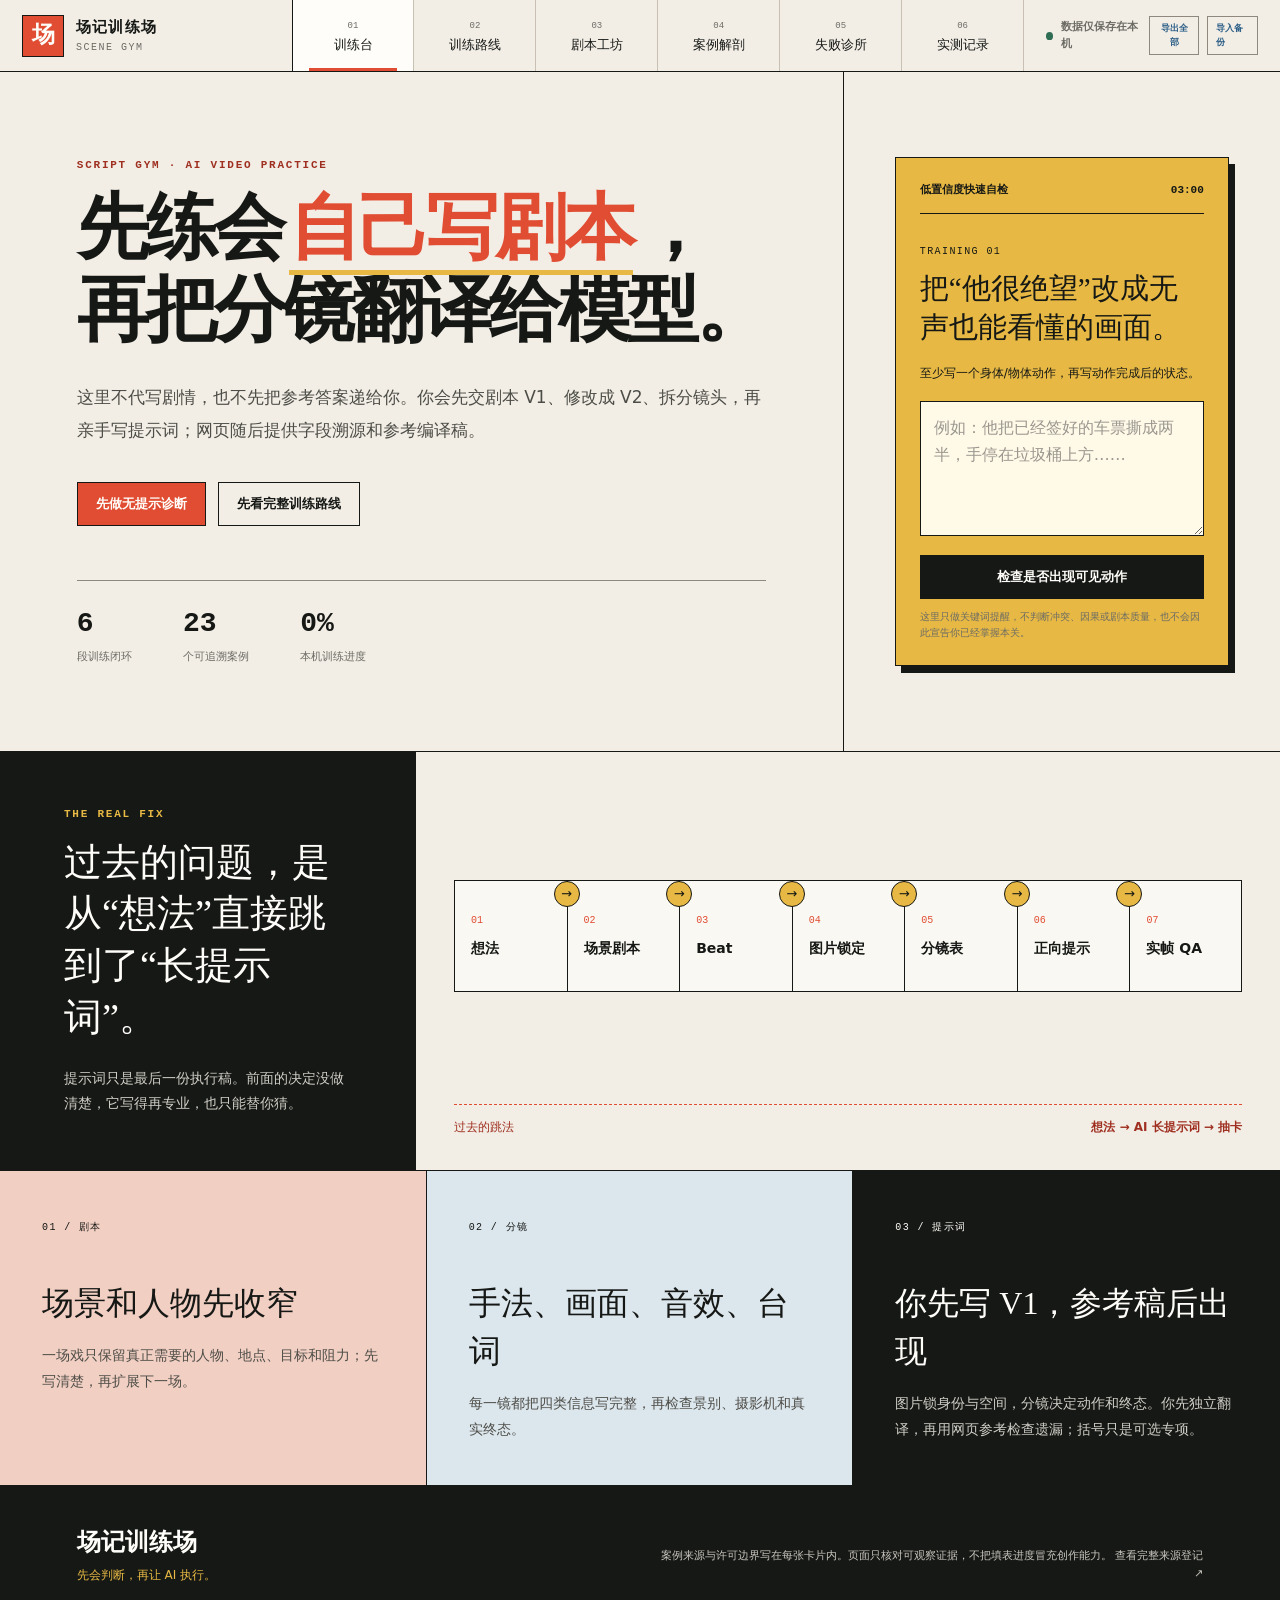
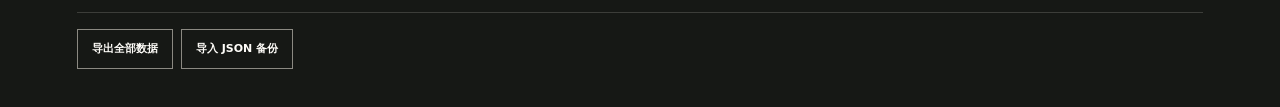
==== commit 4a435ac6: "Publish prompt-first training redesign" ====
--- a/index.html
+++ b/index.html
@@ -1,2 +1,2 @@
-<!DOCTYPE html><html lang="zh-CN"><head><meta charSet="utf-8"/><meta name="viewport" content="width=device-width, initial-scale=1"/><link rel="stylesheet" href="/_next/static/css/index.BEOSLS7y.css" data-rsc-css-href="/_next/static/css/index.BEOSLS7y.css" data-precedence="vite-rsc/importer-resources"/><link rel="modulepreload" fetchPriority="low" href="/_next/static/chunks/index--rI0SKNq.js"/><script src="/_next/static/chunks/rolldown-runtime-C60lm6uB.js" type="module" async=""></script><script src="/_next/static/chunks/framework-BgSIrAUN.js" type="module" async=""></script><link rel="modulepreload" href="/_next/static/chunks/layout-segment-context-KAIsVZlw.js" crossorigin=""/><link rel="modulepreload" href="/_next/static/chunks/page-CJQZ_CEB.js" crossorigin=""/><script>Object.assign(((self[Symbol.for("vinext.navigationRuntime")]??={bootstrap:{routeManifest:null},functions:{}}).bootstrap.rsc??={rsc:[]}),{params:{},nav:{"pathname":"/","searchParams":[]}})</script><link rel="modulepreload" href="/_next/static/chunks/index--rI0SKNq.js" />
-</head><body><div class="app-shell"><header class="topbar"><button class="brand" aria-label="返回训练台首页"><span class="brand-mark">场</span><span><strong>场记训练场</strong><small>SCENE GYM</small></span></button><nav aria-label="主导航"><button class="active" aria-current="page"><span>01</span>训练台</button><button class=""><span>02</span>训练路线</button><button class=""><span>03</span>剧本工坊</button><button class=""><span>04</span>案例解剖</button><button class=""><span>05</span>失败诊所</button><button class=""><span>06</span>实测记录</button></nav><div class="local-state"><span aria-hidden="true"></span><b>数据仅保存在本机</b><button>导出全部</button><label class="import-label">导入备份<input type="file" accept="application/json,.json"/></label></div><div class="mobile-data-actions" aria-label="本机数据工具"><button>备份</button><label>恢复<input type="file" accept="application/json,.json"/></label></div></header><main><section class="hero"><div class="hero-copy"><p class="eyebrow">SCRIPT GYM · AI VIDEO PRACTICE</p><h1>先练会<span>自己写剧本</span>，再把分镜翻译给模型。</h1><p class="hero-lead">这里不代写剧情。你会亲手完成场景、人物、动作、台词和分镜；网页只帮你检查结构、分配图片职责，并把已经写好的分镜整理成正向提示词。</p><div class="hero-actions"><button class="button button-primary">开始今天的 15 分钟</button><button class="button button-ghost">先看完整训练路线</button></div><div class="hero-proof"><div><strong>6</strong><span>段训练闭环</span></div><div><strong>23</strong><span>个可追溯案例</span></div><div><strong>0<!-- -->%</strong><span>本机训练进度</span></div></div></div><aside class="daily-card"><div class="daily-card-head"><span>今日小练</span><span>03:00</span></div><p class="daily-index">TRAINING 01</p><h2>把“他很绝望”改成无声也能看懂的画面。</h2><p class="daily-hint">至少写一个身体/物体动作，再写动作完成后的状态。</p><label><span class="sr-only">你的可见动作答案</span><textarea placeholder="例如：他把已经签好的车票撕成两半，手停在垃圾桶上方……" rows="4"></textarea></label><button class="button button-dark">检查是否可拍</button></aside></section><section class="jump-map"><div class="jump-copy"><p class="eyebrow">THE REAL FIX</p><h2>过去的问题，是从“想法”直接跳到了“长提示词”。</h2><p>提示词只是最后一份执行稿。前面的决定没做清楚，它写得再专业，也只能替你猜。</p></div><div class="pipeline" aria-label="正确的视频创作训练流程"><div class="pipeline-node"><span>01</span><strong>想法</strong><i aria-hidden="true">→</i></div><div class="pipeline-node"><span>02</span><strong>场景剧本</strong><i aria-hidden="true">→</i></div><div class="pipeline-node"><span>03</span><strong>Beat</strong><i aria-hidden="true">→</i></div><div class="pipeline-node"><span>04</span><strong>图片锁定</strong><i aria-hidden="true">→</i></div><div class="pipeline-node"><span>05</span><strong>分镜表</strong><i aria-hidden="true">→</i></div><div class="pipeline-node"><span>06</span><strong>正向提示</strong><i aria-hidden="true">→</i></div><div class="pipeline-node"><span>07</span><strong>实帧 QA</strong></div><div class="pipeline-jump"><span>过去的跳法</span><b>想法 → AI 长提示词 → 抽卡</b></div></div></section><section class="home-grid"><article class="principle-card accent-red"><span>01 / 剧本</span><h3>场景和人物先收窄</h3><p>一场戏只保留真正需要的人物、地点、目标和阻力；先写清楚，再扩展下一场。</p></article><article class="principle-card accent-blue"><span>02 / 分镜</span><h3>手法、画面、音效、台词</h3><p>每一镜都把四类信息写完整，再检查景别、摄影机和真实终态。</p></article><article class="principle-card accent-ink"><span>03 / 提示词</span><h3>正向描述，括号单测</h3><p>图片锁身份与空间；文字写发生什么。括号强调只改一个变量做 A/B，不堆否定词。</p></article></section></main><footer><div><strong>场记训练场</strong><span>先会判断，再让 AI 执行。</span></div><p>案例来源与许可边界写在每张卡片内。训练评分是结构提示，不是创意或生成成功证明。<a href="/SOURCES.md" target="_blank" rel="noreferrer"> 查看完整来源登记 ↗</a></p><div class="footer-data-actions"><button>导出全部数据</button><label>导入 JSON 备份<input type="file" accept="application/json,.json"/></label></div></footer></div><!--$--><!--/$--><div hidden=""><!--$--><div hidden=""><title>场记训练场｜AI 视频剧本与镜头训练</title><meta name="description" content="亲手写场景剧本和分镜，再用图片职责、正向描述与括号强调把分镜翻译成视频模型提示词。"><meta name="application-name" content="场记训练场"><meta name="keywords" content="视频剧本,AI 视频,分镜训练,提示词,镜头设计"><meta property="og:title" content="场记训练场｜AI 视频剧本与镜头训练"><meta property="og:description" content="亲手写场景剧本和分镜，再用图片职责、正向描述与括号强调把分镜翻译成视频模型提示词。"><meta property="og:type" content="website"><meta property="og:image" content="https://zhanghuadong199-pixel.github.io/og.png"><meta property="og:image:width" content="1732"><meta property="og:image:height" content="908"><meta property="og:image:alt" content="场记训练场"><meta name="twitter:card" content="summary_large_image"><meta name="twitter:title" content="场记训练场｜AI 视频剧本与镜头训练"><meta name="twitter:description" content="亲手写场景剧本和分镜，再用图片职责、正向描述与括号强调把分镜翻译成视频模型提示词。"><meta name="twitter:image" content="https://zhanghuadong199-pixel.github.io/og.png"></div><!--/$--></div><script type="module" src="/_next/static/chunks/index--rI0SKNq.js" id="_R_" async=""></script><script>((self[Symbol.for("vinext.navigationRuntime")]??={bootstrap:{routeManifest:null},functions:{}}).bootstrap.rsc??={rsc:[]}).rsc.push("4:I[\"8c0f216c4604\",[],\"Children\",1]\n")</script><script>((self[Symbol.for("vinext.navigationRuntime")]??={bootstrap:{routeManifest:null},functions:{}}).bootstrap.rsc??={rsc:[]}).rsc.push("5:I[\"593f344dc510\",[],\"GlobalErrorBoundary\",1]\n")</script><script>((self[Symbol.for("vinext.navigationRuntime")]??={bootstrap:{routeManifest:null},functions:{}}).bootstrap.rsc??={rsc:[]}).rsc.push("6:I[\"0b874ad30386\",[],\"default\",1]\n")</script><script>((self[Symbol.for("vinext.navigationRuntime")]??={bootstrap:{routeManifest:null},functions:{}}).bootstrap.rsc??={rsc:[]}).rsc.push("7:I[\"593f344dc510\",[],\"ErrorBoundary\",1]\n")</script><script>((self[Symbol.for("vinext.navigationRuntime")]??={bootstrap:{routeManifest:null},functions:{}}).bootstrap.rsc??={rsc:[]}).rsc.push("8:I[\"15c18cfaeeff\",[],\"LayoutSegmentProvider\",1]\n")</script><script>((self[Symbol.for("vinext.navigationRuntime")]??={bootstrap:{routeManifest:null},functions:{}}).bootstrap.rsc??={rsc:[]}).rsc.push("9:I[\"8c0f216c4604\",[],\"Slot\",1]\n")</script><script>((self[Symbol.for("vinext.navigationRuntime")]??={bootstrap:{routeManifest:null},functions:{}}).bootstrap.rsc??={rsc:[]}).rsc.push("a:I[\"9276801271d6\",[],\"AppRouterScrollTarget\",1]\n")</script><script>((self[Symbol.for("vinext.navigationRuntime")]??={bootstrap:{routeManifest:null},functions:{}}).bootstrap.rsc??={rsc:[]}).rsc.push("b:I[\"593f344dc510\",[],\"RedirectBoundary\",1]\n")</script><script>((self[Symbol.for("vinext.navigationRuntime")]??={bootstrap:{routeManifest:null},functions:{}}).bootstrap.rsc??={rsc:[]}).rsc.push("c:\"$Sreact.suspense\"\n")</script><script>((self[Symbol.for("vinext.navigationRuntime")]??={bootstrap:{routeManifest:null},functions:{}}).bootstrap.rsc??={rsc:[]}).rsc.push(":HL[\"/_next/static/css/index.BEOSLS7y.css\",\"style\"     ]\n")</script><script>((self[Symbol.for("vinext.navigationRuntime")]??={bootstrap:{routeManifest:null},functions:{}}).bootstrap.rsc??={rsc:[]}).rsc.push("0:{\"__route\":\"route:/\",\"__interceptionContext\":null,\"__layoutIds\":[\"layout:/\"],\"__rootLayout\":\"/\",\"__sourcePage\":\"/page\",\"__vinext_streaming_metadata_body:route:/\":\"$L1\",\"__vinext_streaming_metadata_outlet:route:/\":\"$L2\",\"page:/\":\"$L3\",\"layout:/\":[[[[\"$\",\"link\",\"css:/_next/static/css/index.BEOSLS7y.css\",{\"rel\":\"stylesheet\",\"precedence\":\"vite-rsc/importer-resources\",\"href\":\"/_next/static/css/index.BEOSLS7y.css\",\"data-rsc-css-href\":\"/_next/static/css/index.BEOSLS7y.css\"}],\"$undefined\"],[\"$\",\"html\",null,{\"lang\":\"zh-CN\",\"children\":[\"$\",\"body\",null,{\"children\":[\"$\",\"$L4\",null,{}]}]}]],null],\"route:/\":[[[\"$\",\"meta\",null,{\"charSet\":\"utf-8\"}],null,[[\"$\",\"meta\",\"0\",{\"name\":\"viewport\",\"content\":\"width=device-width, initial-scale=1\"}]]],[\"$\",\"$L5\",null,{\"fallback\":\"$6\",\"children\":[\"$\",\"$L7\",null,{\"fallback\":\"$6\",\"children\":[\"$\",\"$L8\",null,{\"providerId\":\"layout:/\",\"segmentMap\":{\"children\":[]},\"children\":[\"$\",\"$L9\",null,{\"id\":\"layout:/\",\"parallelSlots\":\"$undefined\",\"children\":[\"$\",\"$La\",null,{\"children\":[\"$\",\"$Lb\",null,{\"children\":[[\"$\",\"$L8\",null,{\"providerId\":\"page:/\",\"segmentMap\":{\"children\":[\"__PAGE__\"]},\"children\":[\"$\",\"$L9\",null,{\"id\":\"page:/\"}]}],[\"$\",\"$c\",null,{\"fallback\":null,\"children\":[\"$\",\"$L9\",null,{\"id\":\"__vinext_streaming_metadata_outlet:route:/\"}]}]]}]}]}]}]}]}],null,[\"$\",\"div\",null,{\"hidden\":true,\"children\":[\"$\",\"$c\",null,{\"fallback\":null,\"children\":[\"$\",\"$L9\",null,{\"id\":\"__vinext_streaming_metadata_body:route:/\"}]}]}]],\"__layoutFlags\":{\"layout:/\":\"s\"},\"__artifactCompatibility\":{\"schemaVersion\":1,\"graphVersion\":\"app-route-graph:1177fd80f83fa7b0\",\"deploymentVersion\":\"bc8c73d1-e042-4eb9-b2f2-e36914ff0e0a\",\"appElementsSchemaVersion\":1,\"rscPayloadSchemaVersion\":1,\"rootBoundaryId\":\"/\",\"renderEpoch\":null},\"__renderObservation\":{\"schemaVersion\":1,\"output\":{\"kind\":\"app-rsc\",\"mountedSlotsFingerprint\":null,\"renderEpoch\":null,\"rootBoundaryId\":\"/\",\"routeId\":\"route:/\"},\"completeness\":\"partial\",\"boundaryOutcome\":{\"kind\":\"unknown\"},\"requestApis\":[{\"kind\":\"connection\",\"status\":\"unknown\"},{\"kind\":\"cookies\",\"status\":\"unknown\"},{\"kind\":\"draftMode\",\"status\":\"unknown\"},{\"kind\":\"headers\",\"status\":\"observed\"},{\"kind\":\"params\",\"status\":\"unknown\"},{\"kind\":\"searchParams\",\"status\":\"unknown\"}],\"dynamicFetches\":[],\"cacheTags\":[\"/\",\"_N_T_/\",\"_N_T_/index\",\"_N_T_/layout\",\"_N_T_/page\"],\"pathTags\":[\"/\"],\"cacheability\":\"unknown\",\"downgrade\":{\"target\":\"freshRender\",\"reasons\":[{\"code\":\"CP_DOWNGRADE_CACHEABILITY_UNKNOWN\",\"target\":\"freshRender\"},{\"code\":\"CP_DOWNGRADE_INCOMPLETE_OBSERVATION\",\"completeness\":\"partial\",\"target\":\"freshRender\"},{\"code\":\"CP_DOWNGRADE_UNKNOWN_REQUEST_API\",\"requestApi\":\"connection\",\"target\":\"freshRender\"},{\"code\":\"CP_DOWNGRADE_UNKNOWN_REQUEST_API\",\"requestApi\":\"cookies\",\"target\":\"freshRender\"},{\"code\":\"CP_DOWNGRADE_UNKNOWN_REQUEST_API\",\"requestApi\":\"draftMode\",\"target\":\"freshRender\"},{\"code\":\"CP_DOWNGRADE_PRIVATE_REQUEST_API\",\"requestApi\":\"headers\",\"target\":\"private\"},{\"code\":\"CP_DOWNGRADE_UNKNOWN_REQUEST_API\",\"requestApi\":\"params\",\"target\":\"freshRender\"},{\"code\":\"CP_DOWNGRADE_UNKNOWN_REQUEST_API\",\"requestApi\":\"searchParams\",\"target\":\"freshRender\"}],\"fallback\":{\"kind\":\"breakerFallback\",\"code\":\"CP_PRIVATE_DYNAMIC_DOWNGRADE\",\"mode\":\"renderFresh\",\"scope\":\"affectedOutput\",\"fields\":{\"reasonCodes\":[\"CP_DOWNGRADE_CACHEABILITY_UNKNOWN\",\"CP_DOWNGRADE_INCOMPLETE_OBSERVATION\",\"CP_DOWNGRADE_UNKNOWN_REQUEST_API\",\"CP_DOWNGRADE_UNKNOWN_REQUEST_API\",\"CP_DOWNGRADE_UNKNOWN_REQUEST_API\",\"CP_DOWNGRADE_PRIVATE_REQUEST_API\",\"CP_DOWNGRADE_UNKNOWN_REQUEST_API\",\"CP_DOWNGRADE_UNKNOWN_REQUEST_API\"],\"target\":\"freshRender\"}},\"isPublicCacheCandidate\":false}}}\n")</script><script>((self[Symbol.for("vinext.navigationRuntime")]??={bootstrap:{routeManifest:null},functions:{}}).bootstrap.rsc??={rsc:[]}).rsc.push("1:[\"$\",\"div\",null,{\"hidden\":true,\"dangerouslySetInnerHTML\":{\"__html\":\"\u003ctitle\u003e场记训练场｜AI 视频剧本与镜头训练\u003c/title\u003e\u003cmeta name=\\\"description\\\" content=\\\"亲手写场景剧本和分镜，再用图片职责、正向描述与括号强调把分镜翻译成视频模型提示词。\\\"\u003e\u003cmeta name=\\\"application-name\\\" content=\\\"场记训练场\\\"\u003e\u003cmeta name=\\\"keywords\\\" content=\\\"视频剧本,AI 视频,分镜训练,提示词,镜头设计\\\"\u003e\u003cmeta property=\\\"og:title\\\" content=\\\"场记训练场｜AI 视频剧本与镜头训练\\\"\u003e\u003cmeta property=\\\"og:description\\\" content=\\\"亲手写场景剧本和分镜，再用图片职责、正向描述与括号强调把分镜翻译成视频模型提示词。\\\"\u003e\u003cmeta property=\\\"og:type\\\" content=\\\"website\\\"\u003e\u003cmeta property=\\\"og:image\\\" content=\\\"https://zhanghuadong199-pixel.github.io/og.png\\\"\u003e\u003cmeta property=\\\"og:image:width\\\" content=\\\"1732\\\"\u003e\u003cmeta property=\\\"og:image:height\\\" content=\\\"908\\\"\u003e\u003cmeta property=\\\"og:image:alt\\\" content=\\\"场记训练场\\\"\u003e\u003cmeta name=\\\"twitter:card\\\" content=\\\"summary_large_image\\\"\u003e\u003cmeta name=\\\"twitter:title\\\" content=\\\"场记训练场｜AI 视频剧本与镜头训练\\\"\u003e\u003cmeta name=\\\"twitter:description\\\" content=\\\"亲手写场景剧本和分镜，再用图片职责、正向描述与括号强调把分镜翻译成视频模型提示词。\\\"\u003e\u003cmeta name=\\\"twitter:image\\\" content=\\\"https://zhanghuadong199-pixel.github.io/og.png\\\"\u003e\"}}]\n")</script><script>((self[Symbol.for("vinext.navigationRuntime")]??={bootstrap:{routeManifest:null},functions:{}}).bootstrap.rsc??={rsc:[]}).rsc.push("2:null\n")</script><script>((self[Symbol.for("vinext.navigationRuntime")]??={bootstrap:{routeManifest:null},functions:{}}).bootstrap.rsc??={rsc:[]}).rsc.push("d:I[\"6efdf509a785\",[],\"default\",1]\n")</script><script>((self[Symbol.for("vinext.navigationRuntime")]??={bootstrap:{routeManifest:null},functions:{}}).bootstrap.rsc??={rsc:[]}).rsc.push("3:[\"$\",\"$Ld\",null,{\"params\":\"$@e\",\"searchParams\":\"$@f\"}]\n")</script><script>((self[Symbol.for("vinext.navigationRuntime")]??={bootstrap:{routeManifest:null},functions:{}}).bootstrap.rsc??={rsc:[]}).rsc.push("e:{}\n")</script><script>((self[Symbol.for("vinext.navigationRuntime")]??={bootstrap:{routeManifest:null},functions:{}}).bootstrap.rsc??={rsc:[]}).rsc.push("f:{}\n")</script><script>Object.assign(((self[Symbol.for("vinext.navigationRuntime")]??={bootstrap:{routeManifest:null},functions:{}}).bootstrap.rsc??={rsc:[]}),{"initialCacheKind":"dynamic"});((self[Symbol.for("vinext.navigationRuntime")]??={bootstrap:{routeManifest:null},functions:{}}).bootstrap.rsc??={rsc:[]}).done=true</script></body></html>+<!DOCTYPE html><html lang="zh-CN"><head><meta charSet="utf-8"/><meta name="viewport" content="width=device-width, initial-scale=1"/><link rel="stylesheet" href="/_next/static/css/index.CkIu3ugl.css" data-rsc-css-href="/_next/static/css/index.CkIu3ugl.css" data-precedence="vite-rsc/importer-resources"/><link rel="modulepreload" fetchPriority="low" href="/_next/static/chunks/index-BNdi4f7y.js"/><script src="/_next/static/chunks/rolldown-runtime-C60lm6uB.js" type="module" async=""></script><script src="/_next/static/chunks/framework-BgSIrAUN.js" type="module" async=""></script><link rel="modulepreload" href="/_next/static/chunks/layout-segment-context-CVqlpY85.js" crossorigin=""/><link rel="modulepreload" href="/_next/static/chunks/page-CAGwqBli.js" crossorigin=""/><script>Object.assign(((self[Symbol.for("vinext.navigationRuntime")]??={bootstrap:{routeManifest:null},functions:{}}).bootstrap.rsc??={rsc:[]}),{params:{},nav:{"pathname":"/","searchParams":[]}})</script><link rel="modulepreload" href="/_next/static/chunks/index-BNdi4f7y.js" />
+</head><body><div class="app-shell"><header class="topbar"><button class="brand" aria-label="返回训练台首页"><span class="brand-mark">场</span><span><strong>场记训练场</strong><small>SCENE GYM</small></span></button><nav aria-label="主导航"><button class="active" aria-current="page"><span>01</span>训练台</button><button class=""><span>02</span>训练路线</button><button class=""><span>03</span>剧本工坊</button><button class=""><span>04</span>案例解剖</button><button class=""><span>05</span>失败诊所</button><button class=""><span>06</span>实测记录</button></nav><div class="local-state"><span aria-hidden="true"></span><b>数据仅保存在本机</b><button>导出全部</button><label class="import-label">导入备份<input type="file" accept="application/json,.json"/></label></div><div class="mobile-data-actions" aria-label="本机数据工具"><button>备份</button><label>恢复<input type="file" accept="application/json,.json"/></label></div></header><main><section class="hero"><div class="hero-copy"><p class="eyebrow">SCRIPT GYM · AI VIDEO PRACTICE</p><h1>先练会<span>自己写剧本</span>，再把分镜翻译给模型。</h1><p class="hero-lead">这里不代写剧情，也不先把参考答案递给你。你会先交剧本 V1、修改成 V2、拆分镜头，再亲手写提示词；网页随后提供字段溯源和参考编译稿。</p><div class="hero-actions"><button class="button button-primary">先做无提示诊断</button><button class="button button-ghost">先看完整训练路线</button></div><div class="hero-proof"><div><strong>6</strong><span>段训练闭环</span></div><div><strong>23</strong><span>个可追溯案例</span></div><div><strong>0<!-- -->%</strong><span>本机训练进度</span></div></div></div><aside class="daily-card"><div class="daily-card-head"><span>低置信度快速自检</span><span>03:00</span></div><p class="daily-index">TRAINING 01</p><h2>把“他很绝望”改成无声也能看懂的画面。</h2><p class="daily-hint">至少写一个身体/物体动作，再写动作完成后的状态。</p><label><span class="sr-only">你的可见动作答案</span><textarea placeholder="例如：他把已经签好的车票撕成两半，手停在垃圾桶上方……" rows="4"></textarea></label><button class="button button-dark">检查是否出现可见动作</button><small class="quick-caveat">这里只做关键词提醒，不判断冲突、因果或剧本质量，也不会因此宣告你已经掌握本关。</small></aside></section><section class="jump-map"><div class="jump-copy"><p class="eyebrow">THE REAL FIX</p><h2>过去的问题，是从“想法”直接跳到了“长提示词”。</h2><p>提示词只是最后一份执行稿。前面的决定没做清楚，它写得再专业，也只能替你猜。</p></div><div class="pipeline" aria-label="正确的视频创作训练流程"><div class="pipeline-node"><span>01</span><strong>想法</strong><i aria-hidden="true">→</i></div><div class="pipeline-node"><span>02</span><strong>场景剧本</strong><i aria-hidden="true">→</i></div><div class="pipeline-node"><span>03</span><strong>Beat</strong><i aria-hidden="true">→</i></div><div class="pipeline-node"><span>04</span><strong>图片锁定</strong><i aria-hidden="true">→</i></div><div class="pipeline-node"><span>05</span><strong>分镜表</strong><i aria-hidden="true">→</i></div><div class="pipeline-node"><span>06</span><strong>正向提示</strong><i aria-hidden="true">→</i></div><div class="pipeline-node"><span>07</span><strong>实帧 QA</strong></div><div class="pipeline-jump"><span>过去的跳法</span><b>想法 → AI 长提示词 → 抽卡</b></div></div></section><section class="home-grid"><article class="principle-card accent-red"><span>01 / 剧本</span><h3>场景和人物先收窄</h3><p>一场戏只保留真正需要的人物、地点、目标和阻力；先写清楚，再扩展下一场。</p></article><article class="principle-card accent-blue"><span>02 / 分镜</span><h3>手法、画面、音效、台词</h3><p>每一镜都把四类信息写完整，再检查景别、摄影机和真实终态。</p></article><article class="principle-card accent-ink"><span>03 / 提示词</span><h3>你先写 V1，参考稿后出现</h3><p>图片锁身份与空间，分镜决定动作和终态。你先独立翻译，再用网页参考检查遗漏；括号只是可选专项。</p></article></section></main><footer><div><strong>场记训练场</strong><span>先会判断，再让 AI 执行。</span></div><p>案例来源与许可边界写在每张卡片内。页面只核对可观察证据，不把填表进度冒充创作能力。<a href="/SOURCES.md" target="_blank" rel="noreferrer"> 查看完整来源登记 ↗</a></p><div class="footer-data-actions"><button>导出全部数据</button><label>导入 JSON 备份<input type="file" accept="application/json,.json"/></label></div></footer></div><!--$--><!--/$--><div hidden=""><!--$--><div hidden=""><title>场记训练场｜AI 视频剧本与镜头训练</title><meta name="description" content="亲手写场景剧本和分镜，再用图片职责、正向描述与括号强调把分镜翻译成视频模型提示词。"><meta name="application-name" content="场记训练场"><meta name="keywords" content="视频剧本,AI 视频,分镜训练,提示词,镜头设计"><meta property="og:title" content="场记训练场｜AI 视频剧本与镜头训练"><meta property="og:description" content="亲手写场景剧本和分镜，再用图片职责、正向描述与括号强调把分镜翻译成视频模型提示词。"><meta property="og:type" content="website"><meta property="og:image" content="https://zhanghuadong199-pixel.github.io/og.png"><meta property="og:image:width" content="1732"><meta property="og:image:height" content="908"><meta property="og:image:alt" content="场记训练场"><meta name="twitter:card" content="summary_large_image"><meta name="twitter:title" content="场记训练场｜AI 视频剧本与镜头训练"><meta name="twitter:description" content="亲手写场景剧本和分镜，再用图片职责、正向描述与括号强调把分镜翻译成视频模型提示词。"><meta name="twitter:image" content="https://zhanghuadong199-pixel.github.io/og.png"></div><!--/$--></div><script type="module" src="/_next/static/chunks/index-BNdi4f7y.js" id="_R_" async=""></script><script>((self[Symbol.for("vinext.navigationRuntime")]??={bootstrap:{routeManifest:null},functions:{}}).bootstrap.rsc??={rsc:[]}).rsc.push("4:I[\"8c0f216c4604\",[],\"Children\",1]\n")</script><script>((self[Symbol.for("vinext.navigationRuntime")]??={bootstrap:{routeManifest:null},functions:{}}).bootstrap.rsc??={rsc:[]}).rsc.push("5:I[\"593f344dc510\",[],\"GlobalErrorBoundary\",1]\n")</script><script>((self[Symbol.for("vinext.navigationRuntime")]??={bootstrap:{routeManifest:null},functions:{}}).bootstrap.rsc??={rsc:[]}).rsc.push("6:I[\"0b874ad30386\",[],\"default\",1]\n")</script><script>((self[Symbol.for("vinext.navigationRuntime")]??={bootstrap:{routeManifest:null},functions:{}}).bootstrap.rsc??={rsc:[]}).rsc.push("7:I[\"593f344dc510\",[],\"ErrorBoundary\",1]\n")</script><script>((self[Symbol.for("vinext.navigationRuntime")]??={bootstrap:{routeManifest:null},functions:{}}).bootstrap.rsc??={rsc:[]}).rsc.push("8:I[\"15c18cfaeeff\",[],\"LayoutSegmentProvider\",1]\n")</script><script>((self[Symbol.for("vinext.navigationRuntime")]??={bootstrap:{routeManifest:null},functions:{}}).bootstrap.rsc??={rsc:[]}).rsc.push("9:I[\"8c0f216c4604\",[],\"Slot\",1]\n")</script><script>((self[Symbol.for("vinext.navigationRuntime")]??={bootstrap:{routeManifest:null},functions:{}}).bootstrap.rsc??={rsc:[]}).rsc.push("a:I[\"9276801271d6\",[],\"AppRouterScrollTarget\",1]\n")</script><script>((self[Symbol.for("vinext.navigationRuntime")]??={bootstrap:{routeManifest:null},functions:{}}).bootstrap.rsc??={rsc:[]}).rsc.push("b:I[\"593f344dc510\",[],\"RedirectBoundary\",1]\n")</script><script>((self[Symbol.for("vinext.navigationRuntime")]??={bootstrap:{routeManifest:null},functions:{}}).bootstrap.rsc??={rsc:[]}).rsc.push("c:\"$Sreact.suspense\"\n")</script><script>((self[Symbol.for("vinext.navigationRuntime")]??={bootstrap:{routeManifest:null},functions:{}}).bootstrap.rsc??={rsc:[]}).rsc.push(":HL[\"/_next/static/css/index.CkIu3ugl.css\",\"style\"     ]\n")</script><script>((self[Symbol.for("vinext.navigationRuntime")]??={bootstrap:{routeManifest:null},functions:{}}).bootstrap.rsc??={rsc:[]}).rsc.push("0:{\"__route\":\"route:/\",\"__interceptionContext\":null,\"__layoutIds\":[\"layout:/\"],\"__rootLayout\":\"/\",\"__sourcePage\":\"/page\",\"__vinext_streaming_metadata_body:route:/\":\"$L1\",\"__vinext_streaming_metadata_outlet:route:/\":\"$L2\",\"page:/\":\"$L3\",\"layout:/\":[[[[\"$\",\"link\",\"css:/_next/static/css/index.CkIu3ugl.css\",{\"rel\":\"stylesheet\",\"precedence\":\"vite-rsc/importer-resources\",\"href\":\"/_next/static/css/index.CkIu3ugl.css\",\"data-rsc-css-href\":\"/_next/static/css/index.CkIu3ugl.css\"}],\"$undefined\"],[\"$\",\"html\",null,{\"lang\":\"zh-CN\",\"children\":[\"$\",\"body\",null,{\"children\":[\"$\",\"$L4\",null,{}]}]}]],null],\"route:/\":[[[\"$\",\"meta\",null,{\"charSet\":\"utf-8\"}],null,[[\"$\",\"meta\",\"0\",{\"name\":\"viewport\",\"content\":\"width=device-width, initial-scale=1\"}]]],[\"$\",\"$L5\",null,{\"fallback\":\"$6\",\"children\":[\"$\",\"$L7\",null,{\"fallback\":\"$6\",\"children\":[\"$\",\"$L8\",null,{\"providerId\":\"layout:/\",\"segmentMap\":{\"children\":[]},\"children\":[\"$\",\"$L9\",null,{\"id\":\"layout:/\",\"parallelSlots\":\"$undefined\",\"children\":[\"$\",\"$La\",null,{\"children\":[\"$\",\"$Lb\",null,{\"children\":[[\"$\",\"$L8\",null,{\"providerId\":\"page:/\",\"segmentMap\":{\"children\":[\"__PAGE__\"]},\"children\":[\"$\",\"$L9\",null,{\"id\":\"page:/\"}]}],[\"$\",\"$c\",null,{\"fallback\":null,\"children\":[\"$\",\"$L9\",null,{\"id\":\"__vinext_streaming_metadata_outlet:route:/\"}]}]]}]}]}]}]}]}],null,[\"$\",\"div\",null,{\"hidden\":true,\"children\":[\"$\",\"$c\",null,{\"fallback\":null,\"children\":[\"$\",\"$L9\",null,{\"id\":\"__vinext_streaming_metadata_body:route:/\"}]}]}]],\"__layoutFlags\":{\"layout:/\":\"s\"},\"__artifactCompatibility\":{\"schemaVersion\":1,\"graphVersion\":\"app-route-graph:1177fd80f83fa7b0\",\"deploymentVersion\":\"0f0e1bcd-5947-4637-b1c2-e240415098ae\",\"appElementsSchemaVersion\":1,\"rscPayloadSchemaVersion\":1,\"rootBoundaryId\":\"/\",\"renderEpoch\":null},\"__renderObservation\":{\"schemaVersion\":1,\"output\":{\"kind\":\"app-rsc\",\"mountedSlotsFingerprint\":null,\"renderEpoch\":null,\"rootBoundaryId\":\"/\",\"routeId\":\"route:/\"},\"completeness\":\"partial\",\"boundaryOutcome\":{\"kind\":\"unknown\"},\"requestApis\":[{\"kind\":\"connection\",\"status\":\"unknown\"},{\"kind\":\"cookies\",\"status\":\"unknown\"},{\"kind\":\"draftMode\",\"status\":\"unknown\"},{\"kind\":\"headers\",\"status\":\"observed\"},{\"kind\":\"params\",\"status\":\"unknown\"},{\"kind\":\"searchParams\",\"status\":\"unknown\"}],\"dynamicFetches\":[],\"cacheTags\":[\"/\",\"_N_T_/\",\"_N_T_/index\",\"_N_T_/layout\",\"_N_T_/page\"],\"pathTags\":[\"/\"],\"cacheability\":\"unknown\",\"downgrade\":{\"target\":\"freshRender\",\"reasons\":[{\"code\":\"CP_DOWNGRADE_CACHEABILITY_UNKNOWN\",\"target\":\"freshRender\"},{\"code\":\"CP_DOWNGRADE_INCOMPLETE_OBSERVATION\",\"completeness\":\"partial\",\"target\":\"freshRender\"},{\"code\":\"CP_DOWNGRADE_UNKNOWN_REQUEST_API\",\"requestApi\":\"connection\",\"target\":\"freshRender\"},{\"code\":\"CP_DOWNGRADE_UNKNOWN_REQUEST_API\",\"requestApi\":\"cookies\",\"target\":\"freshRender\"},{\"code\":\"CP_DOWNGRADE_UNKNOWN_REQUEST_API\",\"requestApi\":\"draftMode\",\"target\":\"freshRender\"},{\"code\":\"CP_DOWNGRADE_PRIVATE_REQUEST_API\",\"requestApi\":\"headers\",\"target\":\"private\"},{\"code\":\"CP_DOWNGRADE_UNKNOWN_REQUEST_API\",\"requestApi\":\"params\",\"target\":\"freshRender\"},{\"code\":\"CP_DOWNGRADE_UNKNOWN_REQUEST_API\",\"requestApi\":\"searchParams\",\"target\":\"freshRender\"}],\"fallback\":{\"kind\":\"breakerFallback\",\"code\":\"CP_PRIVATE_DYNAMIC_DOWNGRADE\",\"mode\":\"renderFresh\",\"scope\":\"affectedOutput\",\"fields\":{\"reasonCodes\":[\"CP_DOWNGRADE_CACHEABILITY_UNKNOWN\",\"CP_DOWNGRADE_INCOMPLETE_OBSERVATION\",\"CP_DOWNGRADE_UNKNOWN_REQUEST_API\",\"CP_DOWNGRADE_UNKNOWN_REQUEST_API\",\"CP_DOWNGRADE_UNKNOWN_REQUEST_API\",\"CP_DOWNGRADE_PRIVATE_REQUEST_API\",\"CP_DOWNGRADE_UNKNOWN_REQUEST_API\",\"CP_DOWNGRADE_UNKNOWN_REQUEST_API\"],\"target\":\"freshRender\"}},\"isPublicCacheCandidate\":false}}}\n")</script><script>((self[Symbol.for("vinext.navigationRuntime")]??={bootstrap:{routeManifest:null},functions:{}}).bootstrap.rsc??={rsc:[]}).rsc.push("1:[\"$\",\"div\",null,{\"hidden\":true,\"dangerouslySetInnerHTML\":{\"__html\":\"\u003ctitle\u003e场记训练场｜AI 视频剧本与镜头训练\u003c/title\u003e\u003cmeta name=\\\"description\\\" content=\\\"亲手写场景剧本和分镜，再用图片职责、正向描述与括号强调把分镜翻译成视频模型提示词。\\\"\u003e\u003cmeta name=\\\"application-name\\\" content=\\\"场记训练场\\\"\u003e\u003cmeta name=\\\"keywords\\\" content=\\\"视频剧本,AI 视频,分镜训练,提示词,镜头设计\\\"\u003e\u003cmeta property=\\\"og:title\\\" content=\\\"场记训练场｜AI 视频剧本与镜头训练\\\"\u003e\u003cmeta property=\\\"og:description\\\" content=\\\"亲手写场景剧本和分镜，再用图片职责、正向描述与括号强调把分镜翻译成视频模型提示词。\\\"\u003e\u003cmeta property=\\\"og:type\\\" content=\\\"website\\\"\u003e\u003cmeta property=\\\"og:image\\\" content=\\\"https://zhanghuadong199-pixel.github.io/og.png\\\"\u003e\u003cmeta property=\\\"og:image:width\\\" content=\\\"1732\\\"\u003e\u003cmeta property=\\\"og:image:height\\\" content=\\\"908\\\"\u003e\u003cmeta property=\\\"og:image:alt\\\" content=\\\"场记训练场\\\"\u003e\u003cmeta name=\\\"twitter:card\\\" content=\\\"summary_large_image\\\"\u003e\u003cmeta name=\\\"twitter:title\\\" content=\\\"场记训练场｜AI 视频剧本与镜头训练\\\"\u003e\u003cmeta name=\\\"twitter:description\\\" content=\\\"亲手写场景剧本和分镜，再用图片职责、正向描述与括号强调把分镜翻译成视频模型提示词。\\\"\u003e\u003cmeta name=\\\"twitter:image\\\" content=\\\"https://zhanghuadong199-pixel.github.io/og.png\\\"\u003e\"}}]\n")</script><script>((self[Symbol.for("vinext.navigationRuntime")]??={bootstrap:{routeManifest:null},functions:{}}).bootstrap.rsc??={rsc:[]}).rsc.push("2:null\n")</script><script>((self[Symbol.for("vinext.navigationRuntime")]??={bootstrap:{routeManifest:null},functions:{}}).bootstrap.rsc??={rsc:[]}).rsc.push("d:I[\"6efdf509a785\",[],\"default\",1]\n")</script><script>((self[Symbol.for("vinext.navigationRuntime")]??={bootstrap:{routeManifest:null},functions:{}}).bootstrap.rsc??={rsc:[]}).rsc.push("3:[\"$\",\"$Ld\",null,{\"params\":\"$@e\",\"searchParams\":\"$@f\"}]\n")</script><script>((self[Symbol.for("vinext.navigationRuntime")]??={bootstrap:{routeManifest:null},functions:{}}).bootstrap.rsc??={rsc:[]}).rsc.push("e:{}\n")</script><script>((self[Symbol.for("vinext.navigationRuntime")]??={bootstrap:{routeManifest:null},functions:{}}).bootstrap.rsc??={rsc:[]}).rsc.push("f:{}\n")</script><script>Object.assign(((self[Symbol.for("vinext.navigationRuntime")]??={bootstrap:{routeManifest:null},functions:{}}).bootstrap.rsc??={rsc:[]}),{"initialCacheKind":"dynamic"});((self[Symbol.for("vinext.navigationRuntime")]??={bootstrap:{routeManifest:null},functions:{}}).bootstrap.rsc??={rsc:[]}).done=true</script></body></html>
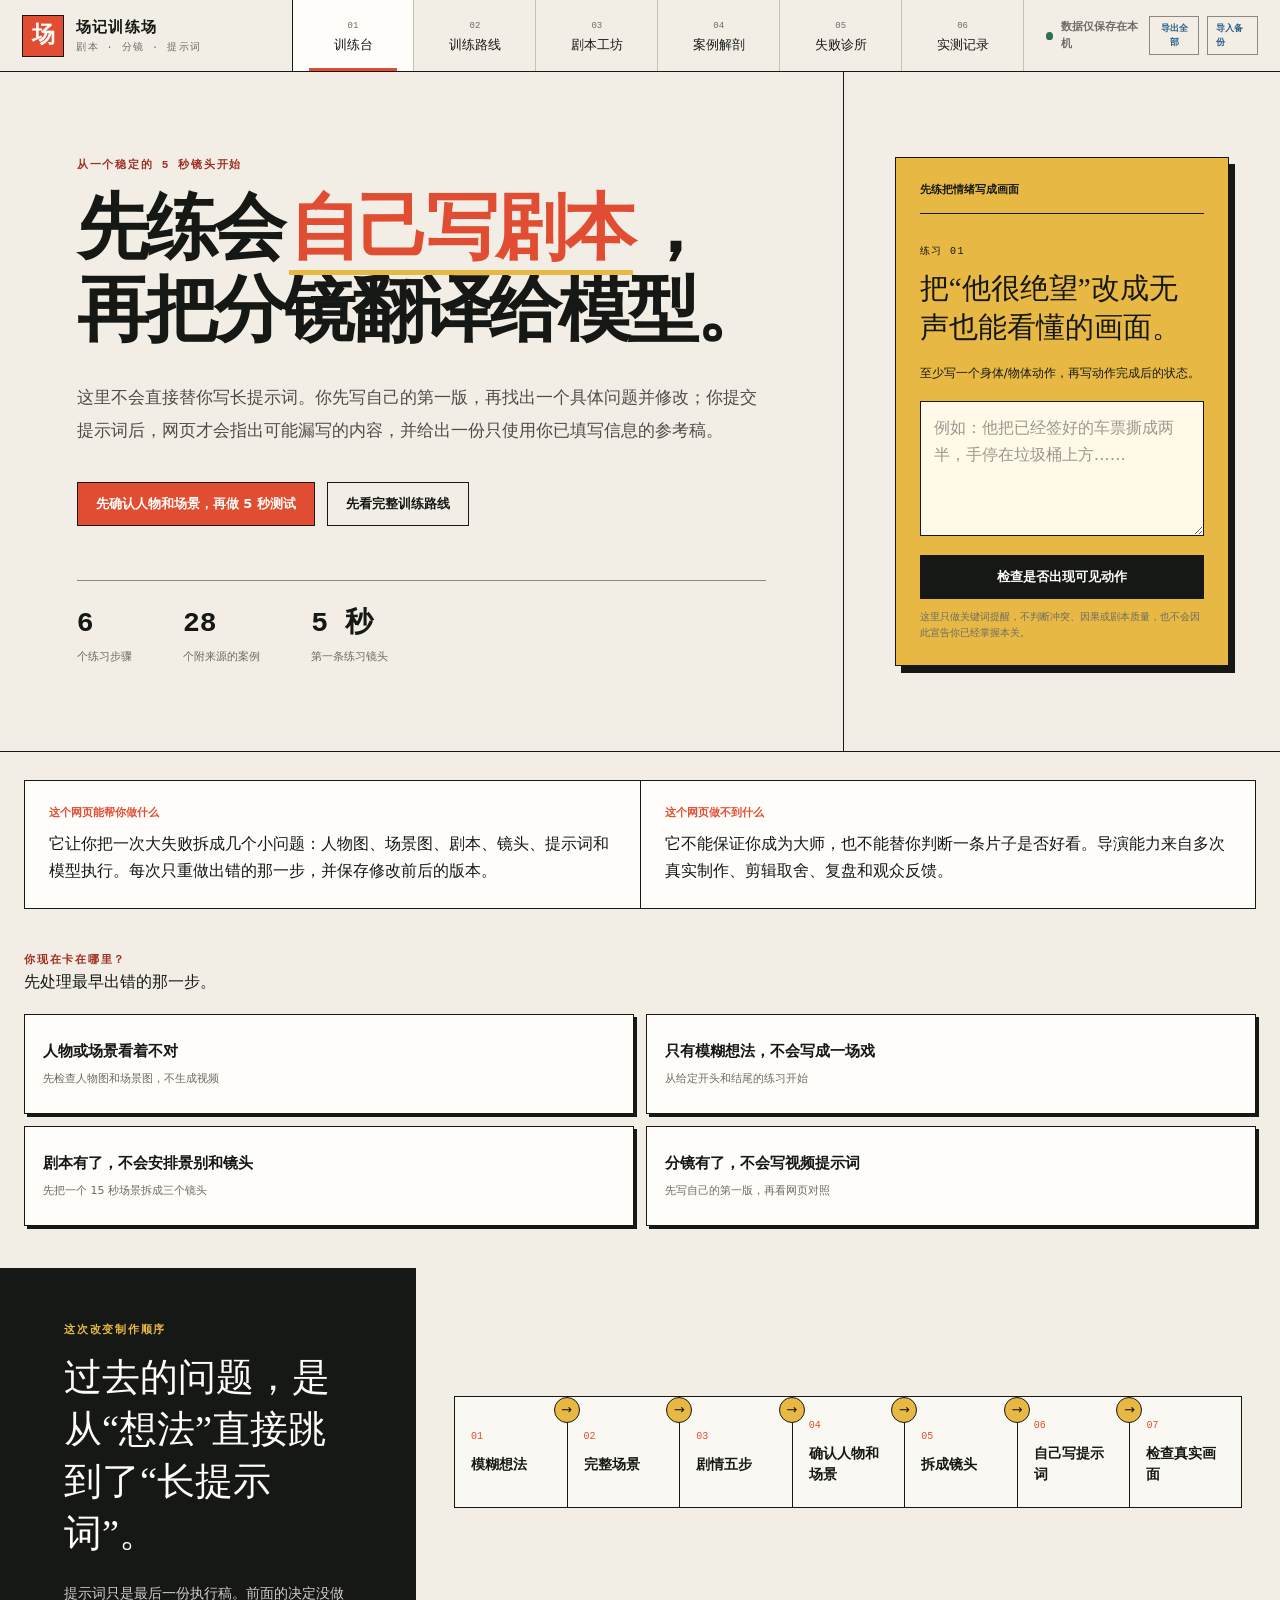
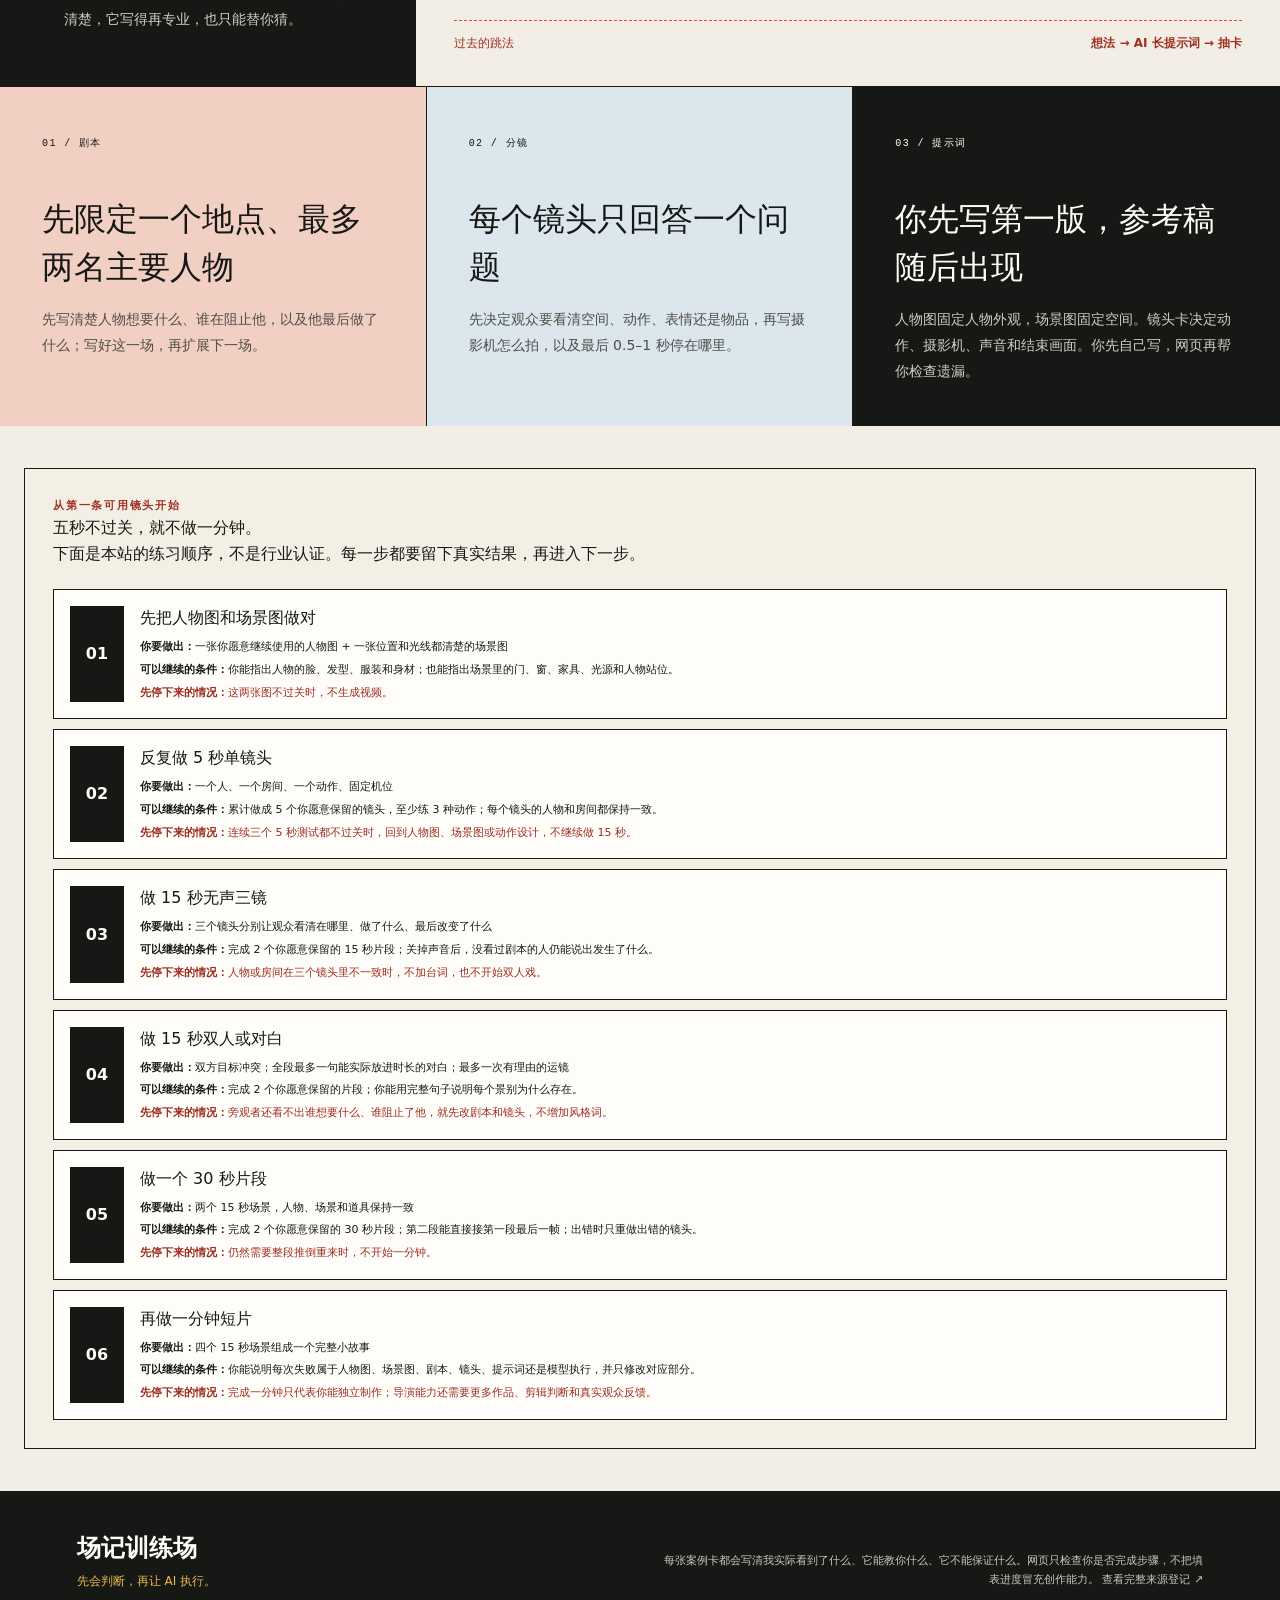
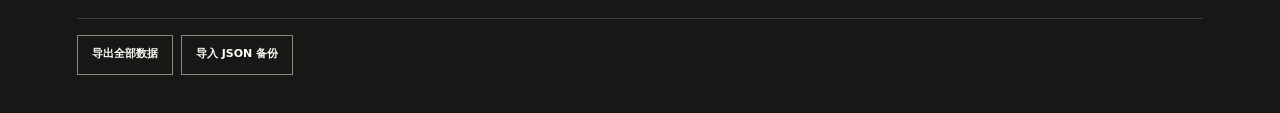
==== commit d3651bb0: "Publish stable-shot training and verified case library" ====
--- a/index.html
+++ b/index.html
@@ -1,2 +1,2 @@
-<!DOCTYPE html><html lang="zh-CN"><head><meta charSet="utf-8"/><meta name="viewport" content="width=device-width, initial-scale=1"/><link rel="stylesheet" href="/_next/static/css/index.CkIu3ugl.css" data-rsc-css-href="/_next/static/css/index.CkIu3ugl.css" data-precedence="vite-rsc/importer-resources"/><link rel="modulepreload" fetchPriority="low" href="/_next/static/chunks/index-BNdi4f7y.js"/><script src="/_next/static/chunks/rolldown-runtime-C60lm6uB.js" type="module" async=""></script><script src="/_next/static/chunks/framework-BgSIrAUN.js" type="module" async=""></script><link rel="modulepreload" href="/_next/static/chunks/layout-segment-context-CVqlpY85.js" crossorigin=""/><link rel="modulepreload" href="/_next/static/chunks/page-CAGwqBli.js" crossorigin=""/><script>Object.assign(((self[Symbol.for("vinext.navigationRuntime")]??={bootstrap:{routeManifest:null},functions:{}}).bootstrap.rsc??={rsc:[]}),{params:{},nav:{"pathname":"/","searchParams":[]}})</script><link rel="modulepreload" href="/_next/static/chunks/index-BNdi4f7y.js" />
-</head><body><div class="app-shell"><header class="topbar"><button class="brand" aria-label="返回训练台首页"><span class="brand-mark">场</span><span><strong>场记训练场</strong><small>SCENE GYM</small></span></button><nav aria-label="主导航"><button class="active" aria-current="page"><span>01</span>训练台</button><button class=""><span>02</span>训练路线</button><button class=""><span>03</span>剧本工坊</button><button class=""><span>04</span>案例解剖</button><button class=""><span>05</span>失败诊所</button><button class=""><span>06</span>实测记录</button></nav><div class="local-state"><span aria-hidden="true"></span><b>数据仅保存在本机</b><button>导出全部</button><label class="import-label">导入备份<input type="file" accept="application/json,.json"/></label></div><div class="mobile-data-actions" aria-label="本机数据工具"><button>备份</button><label>恢复<input type="file" accept="application/json,.json"/></label></div></header><main><section class="hero"><div class="hero-copy"><p class="eyebrow">SCRIPT GYM · AI VIDEO PRACTICE</p><h1>先练会<span>自己写剧本</span>，再把分镜翻译给模型。</h1><p class="hero-lead">这里不代写剧情，也不先把参考答案递给你。你会先交剧本 V1、修改成 V2、拆分镜头，再亲手写提示词；网页随后提供字段溯源和参考编译稿。</p><div class="hero-actions"><button class="button button-primary">先做无提示诊断</button><button class="button button-ghost">先看完整训练路线</button></div><div class="hero-proof"><div><strong>6</strong><span>段训练闭环</span></div><div><strong>23</strong><span>个可追溯案例</span></div><div><strong>0<!-- -->%</strong><span>本机训练进度</span></div></div></div><aside class="daily-card"><div class="daily-card-head"><span>低置信度快速自检</span><span>03:00</span></div><p class="daily-index">TRAINING 01</p><h2>把“他很绝望”改成无声也能看懂的画面。</h2><p class="daily-hint">至少写一个身体/物体动作，再写动作完成后的状态。</p><label><span class="sr-only">你的可见动作答案</span><textarea placeholder="例如：他把已经签好的车票撕成两半，手停在垃圾桶上方……" rows="4"></textarea></label><button class="button button-dark">检查是否出现可见动作</button><small class="quick-caveat">这里只做关键词提醒，不判断冲突、因果或剧本质量，也不会因此宣告你已经掌握本关。</small></aside></section><section class="jump-map"><div class="jump-copy"><p class="eyebrow">THE REAL FIX</p><h2>过去的问题，是从“想法”直接跳到了“长提示词”。</h2><p>提示词只是最后一份执行稿。前面的决定没做清楚，它写得再专业，也只能替你猜。</p></div><div class="pipeline" aria-label="正确的视频创作训练流程"><div class="pipeline-node"><span>01</span><strong>想法</strong><i aria-hidden="true">→</i></div><div class="pipeline-node"><span>02</span><strong>场景剧本</strong><i aria-hidden="true">→</i></div><div class="pipeline-node"><span>03</span><strong>Beat</strong><i aria-hidden="true">→</i></div><div class="pipeline-node"><span>04</span><strong>图片锁定</strong><i aria-hidden="true">→</i></div><div class="pipeline-node"><span>05</span><strong>分镜表</strong><i aria-hidden="true">→</i></div><div class="pipeline-node"><span>06</span><strong>正向提示</strong><i aria-hidden="true">→</i></div><div class="pipeline-node"><span>07</span><strong>实帧 QA</strong></div><div class="pipeline-jump"><span>过去的跳法</span><b>想法 → AI 长提示词 → 抽卡</b></div></div></section><section class="home-grid"><article class="principle-card accent-red"><span>01 / 剧本</span><h3>场景和人物先收窄</h3><p>一场戏只保留真正需要的人物、地点、目标和阻力；先写清楚，再扩展下一场。</p></article><article class="principle-card accent-blue"><span>02 / 分镜</span><h3>手法、画面、音效、台词</h3><p>每一镜都把四类信息写完整，再检查景别、摄影机和真实终态。</p></article><article class="principle-card accent-ink"><span>03 / 提示词</span><h3>你先写 V1，参考稿后出现</h3><p>图片锁身份与空间，分镜决定动作和终态。你先独立翻译，再用网页参考检查遗漏；括号只是可选专项。</p></article></section></main><footer><div><strong>场记训练场</strong><span>先会判断，再让 AI 执行。</span></div><p>案例来源与许可边界写在每张卡片内。页面只核对可观察证据，不把填表进度冒充创作能力。<a href="/SOURCES.md" target="_blank" rel="noreferrer"> 查看完整来源登记 ↗</a></p><div class="footer-data-actions"><button>导出全部数据</button><label>导入 JSON 备份<input type="file" accept="application/json,.json"/></label></div></footer></div><!--$--><!--/$--><div hidden=""><!--$--><div hidden=""><title>场记训练场｜AI 视频剧本与镜头训练</title><meta name="description" content="亲手写场景剧本和分镜，再用图片职责、正向描述与括号强调把分镜翻译成视频模型提示词。"><meta name="application-name" content="场记训练场"><meta name="keywords" content="视频剧本,AI 视频,分镜训练,提示词,镜头设计"><meta property="og:title" content="场记训练场｜AI 视频剧本与镜头训练"><meta property="og:description" content="亲手写场景剧本和分镜，再用图片职责、正向描述与括号强调把分镜翻译成视频模型提示词。"><meta property="og:type" content="website"><meta property="og:image" content="https://zhanghuadong199-pixel.github.io/og.png"><meta property="og:image:width" content="1732"><meta property="og:image:height" content="908"><meta property="og:image:alt" content="场记训练场"><meta name="twitter:card" content="summary_large_image"><meta name="twitter:title" content="场记训练场｜AI 视频剧本与镜头训练"><meta name="twitter:description" content="亲手写场景剧本和分镜，再用图片职责、正向描述与括号强调把分镜翻译成视频模型提示词。"><meta name="twitter:image" content="https://zhanghuadong199-pixel.github.io/og.png"></div><!--/$--></div><script type="module" src="/_next/static/chunks/index-BNdi4f7y.js" id="_R_" async=""></script><script>((self[Symbol.for("vinext.navigationRuntime")]??={bootstrap:{routeManifest:null},functions:{}}).bootstrap.rsc??={rsc:[]}).rsc.push("4:I[\"8c0f216c4604\",[],\"Children\",1]\n")</script><script>((self[Symbol.for("vinext.navigationRuntime")]??={bootstrap:{routeManifest:null},functions:{}}).bootstrap.rsc??={rsc:[]}).rsc.push("5:I[\"593f344dc510\",[],\"GlobalErrorBoundary\",1]\n")</script><script>((self[Symbol.for("vinext.navigationRuntime")]??={bootstrap:{routeManifest:null},functions:{}}).bootstrap.rsc??={rsc:[]}).rsc.push("6:I[\"0b874ad30386\",[],\"default\",1]\n")</script><script>((self[Symbol.for("vinext.navigationRuntime")]??={bootstrap:{routeManifest:null},functions:{}}).bootstrap.rsc??={rsc:[]}).rsc.push("7:I[\"593f344dc510\",[],\"ErrorBoundary\",1]\n")</script><script>((self[Symbol.for("vinext.navigationRuntime")]??={bootstrap:{routeManifest:null},functions:{}}).bootstrap.rsc??={rsc:[]}).rsc.push("8:I[\"15c18cfaeeff\",[],\"LayoutSegmentProvider\",1]\n")</script><script>((self[Symbol.for("vinext.navigationRuntime")]??={bootstrap:{routeManifest:null},functions:{}}).bootstrap.rsc??={rsc:[]}).rsc.push("9:I[\"8c0f216c4604\",[],\"Slot\",1]\n")</script><script>((self[Symbol.for("vinext.navigationRuntime")]??={bootstrap:{routeManifest:null},functions:{}}).bootstrap.rsc??={rsc:[]}).rsc.push("a:I[\"9276801271d6\",[],\"AppRouterScrollTarget\",1]\n")</script><script>((self[Symbol.for("vinext.navigationRuntime")]??={bootstrap:{routeManifest:null},functions:{}}).bootstrap.rsc??={rsc:[]}).rsc.push("b:I[\"593f344dc510\",[],\"RedirectBoundary\",1]\n")</script><script>((self[Symbol.for("vinext.navigationRuntime")]??={bootstrap:{routeManifest:null},functions:{}}).bootstrap.rsc??={rsc:[]}).rsc.push("c:\"$Sreact.suspense\"\n")</script><script>((self[Symbol.for("vinext.navigationRuntime")]??={bootstrap:{routeManifest:null},functions:{}}).bootstrap.rsc??={rsc:[]}).rsc.push(":HL[\"/_next/static/css/index.CkIu3ugl.css\",\"style\"     ]\n")</script><script>((self[Symbol.for("vinext.navigationRuntime")]??={bootstrap:{routeManifest:null},functions:{}}).bootstrap.rsc??={rsc:[]}).rsc.push("0:{\"__route\":\"route:/\",\"__interceptionContext\":null,\"__layoutIds\":[\"layout:/\"],\"__rootLayout\":\"/\",\"__sourcePage\":\"/page\",\"__vinext_streaming_metadata_body:route:/\":\"$L1\",\"__vinext_streaming_metadata_outlet:route:/\":\"$L2\",\"page:/\":\"$L3\",\"layout:/\":[[[[\"$\",\"link\",\"css:/_next/static/css/index.CkIu3ugl.css\",{\"rel\":\"stylesheet\",\"precedence\":\"vite-rsc/importer-resources\",\"href\":\"/_next/static/css/index.CkIu3ugl.css\",\"data-rsc-css-href\":\"/_next/static/css/index.CkIu3ugl.css\"}],\"$undefined\"],[\"$\",\"html\",null,{\"lang\":\"zh-CN\",\"children\":[\"$\",\"body\",null,{\"children\":[\"$\",\"$L4\",null,{}]}]}]],null],\"route:/\":[[[\"$\",\"meta\",null,{\"charSet\":\"utf-8\"}],null,[[\"$\",\"meta\",\"0\",{\"name\":\"viewport\",\"content\":\"width=device-width, initial-scale=1\"}]]],[\"$\",\"$L5\",null,{\"fallback\":\"$6\",\"children\":[\"$\",\"$L7\",null,{\"fallback\":\"$6\",\"children\":[\"$\",\"$L8\",null,{\"providerId\":\"layout:/\",\"segmentMap\":{\"children\":[]},\"children\":[\"$\",\"$L9\",null,{\"id\":\"layout:/\",\"parallelSlots\":\"$undefined\",\"children\":[\"$\",\"$La\",null,{\"children\":[\"$\",\"$Lb\",null,{\"children\":[[\"$\",\"$L8\",null,{\"providerId\":\"page:/\",\"segmentMap\":{\"children\":[\"__PAGE__\"]},\"children\":[\"$\",\"$L9\",null,{\"id\":\"page:/\"}]}],[\"$\",\"$c\",null,{\"fallback\":null,\"children\":[\"$\",\"$L9\",null,{\"id\":\"__vinext_streaming_metadata_outlet:route:/\"}]}]]}]}]}]}]}]}],null,[\"$\",\"div\",null,{\"hidden\":true,\"children\":[\"$\",\"$c\",null,{\"fallback\":null,\"children\":[\"$\",\"$L9\",null,{\"id\":\"__vinext_streaming_metadata_body:route:/\"}]}]}]],\"__layoutFlags\":{\"layout:/\":\"s\"},\"__artifactCompatibility\":{\"schemaVersion\":1,\"graphVersion\":\"app-route-graph:1177fd80f83fa7b0\",\"deploymentVersion\":\"0f0e1bcd-5947-4637-b1c2-e240415098ae\",\"appElementsSchemaVersion\":1,\"rscPayloadSchemaVersion\":1,\"rootBoundaryId\":\"/\",\"renderEpoch\":null},\"__renderObservation\":{\"schemaVersion\":1,\"output\":{\"kind\":\"app-rsc\",\"mountedSlotsFingerprint\":null,\"renderEpoch\":null,\"rootBoundaryId\":\"/\",\"routeId\":\"route:/\"},\"completeness\":\"partial\",\"boundaryOutcome\":{\"kind\":\"unknown\"},\"requestApis\":[{\"kind\":\"connection\",\"status\":\"unknown\"},{\"kind\":\"cookies\",\"status\":\"unknown\"},{\"kind\":\"draftMode\",\"status\":\"unknown\"},{\"kind\":\"headers\",\"status\":\"observed\"},{\"kind\":\"params\",\"status\":\"unknown\"},{\"kind\":\"searchParams\",\"status\":\"unknown\"}],\"dynamicFetches\":[],\"cacheTags\":[\"/\",\"_N_T_/\",\"_N_T_/index\",\"_N_T_/layout\",\"_N_T_/page\"],\"pathTags\":[\"/\"],\"cacheability\":\"unknown\",\"downgrade\":{\"target\":\"freshRender\",\"reasons\":[{\"code\":\"CP_DOWNGRADE_CACHEABILITY_UNKNOWN\",\"target\":\"freshRender\"},{\"code\":\"CP_DOWNGRADE_INCOMPLETE_OBSERVATION\",\"completeness\":\"partial\",\"target\":\"freshRender\"},{\"code\":\"CP_DOWNGRADE_UNKNOWN_REQUEST_API\",\"requestApi\":\"connection\",\"target\":\"freshRender\"},{\"code\":\"CP_DOWNGRADE_UNKNOWN_REQUEST_API\",\"requestApi\":\"cookies\",\"target\":\"freshRender\"},{\"code\":\"CP_DOWNGRADE_UNKNOWN_REQUEST_API\",\"requestApi\":\"draftMode\",\"target\":\"freshRender\"},{\"code\":\"CP_DOWNGRADE_PRIVATE_REQUEST_API\",\"requestApi\":\"headers\",\"target\":\"private\"},{\"code\":\"CP_DOWNGRADE_UNKNOWN_REQUEST_API\",\"requestApi\":\"params\",\"target\":\"freshRender\"},{\"code\":\"CP_DOWNGRADE_UNKNOWN_REQUEST_API\",\"requestApi\":\"searchParams\",\"target\":\"freshRender\"}],\"fallback\":{\"kind\":\"breakerFallback\",\"code\":\"CP_PRIVATE_DYNAMIC_DOWNGRADE\",\"mode\":\"renderFresh\",\"scope\":\"affectedOutput\",\"fields\":{\"reasonCodes\":[\"CP_DOWNGRADE_CACHEABILITY_UNKNOWN\",\"CP_DOWNGRADE_INCOMPLETE_OBSERVATION\",\"CP_DOWNGRADE_UNKNOWN_REQUEST_API\",\"CP_DOWNGRADE_UNKNOWN_REQUEST_API\",\"CP_DOWNGRADE_UNKNOWN_REQUEST_API\",\"CP_DOWNGRADE_PRIVATE_REQUEST_API\",\"CP_DOWNGRADE_UNKNOWN_REQUEST_API\",\"CP_DOWNGRADE_UNKNOWN_REQUEST_API\"],\"target\":\"freshRender\"}},\"isPublicCacheCandidate\":false}}}\n")</script><script>((self[Symbol.for("vinext.navigationRuntime")]??={bootstrap:{routeManifest:null},functions:{}}).bootstrap.rsc??={rsc:[]}).rsc.push("1:[\"$\",\"div\",null,{\"hidden\":true,\"dangerouslySetInnerHTML\":{\"__html\":\"\u003ctitle\u003e场记训练场｜AI 视频剧本与镜头训练\u003c/title\u003e\u003cmeta name=\\\"description\\\" content=\\\"亲手写场景剧本和分镜，再用图片职责、正向描述与括号强调把分镜翻译成视频模型提示词。\\\"\u003e\u003cmeta name=\\\"application-name\\\" content=\\\"场记训练场\\\"\u003e\u003cmeta name=\\\"keywords\\\" content=\\\"视频剧本,AI 视频,分镜训练,提示词,镜头设计\\\"\u003e\u003cmeta property=\\\"og:title\\\" content=\\\"场记训练场｜AI 视频剧本与镜头训练\\\"\u003e\u003cmeta property=\\\"og:description\\\" content=\\\"亲手写场景剧本和分镜，再用图片职责、正向描述与括号强调把分镜翻译成视频模型提示词。\\\"\u003e\u003cmeta property=\\\"og:type\\\" content=\\\"website\\\"\u003e\u003cmeta property=\\\"og:image\\\" content=\\\"https://zhanghuadong199-pixel.github.io/og.png\\\"\u003e\u003cmeta property=\\\"og:image:width\\\" content=\\\"1732\\\"\u003e\u003cmeta property=\\\"og:image:height\\\" content=\\\"908\\\"\u003e\u003cmeta property=\\\"og:image:alt\\\" content=\\\"场记训练场\\\"\u003e\u003cmeta name=\\\"twitter:card\\\" content=\\\"summary_large_image\\\"\u003e\u003cmeta name=\\\"twitter:title\\\" content=\\\"场记训练场｜AI 视频剧本与镜头训练\\\"\u003e\u003cmeta name=\\\"twitter:description\\\" content=\\\"亲手写场景剧本和分镜，再用图片职责、正向描述与括号强调把分镜翻译成视频模型提示词。\\\"\u003e\u003cmeta name=\\\"twitter:image\\\" content=\\\"https://zhanghuadong199-pixel.github.io/og.png\\\"\u003e\"}}]\n")</script><script>((self[Symbol.for("vinext.navigationRuntime")]??={bootstrap:{routeManifest:null},functions:{}}).bootstrap.rsc??={rsc:[]}).rsc.push("2:null\n")</script><script>((self[Symbol.for("vinext.navigationRuntime")]??={bootstrap:{routeManifest:null},functions:{}}).bootstrap.rsc??={rsc:[]}).rsc.push("d:I[\"6efdf509a785\",[],\"default\",1]\n")</script><script>((self[Symbol.for("vinext.navigationRuntime")]??={bootstrap:{routeManifest:null},functions:{}}).bootstrap.rsc??={rsc:[]}).rsc.push("3:[\"$\",\"$Ld\",null,{\"params\":\"$@e\",\"searchParams\":\"$@f\"}]\n")</script><script>((self[Symbol.for("vinext.navigationRuntime")]??={bootstrap:{routeManifest:null},functions:{}}).bootstrap.rsc??={rsc:[]}).rsc.push("e:{}\n")</script><script>((self[Symbol.for("vinext.navigationRuntime")]??={bootstrap:{routeManifest:null},functions:{}}).bootstrap.rsc??={rsc:[]}).rsc.push("f:{}\n")</script><script>Object.assign(((self[Symbol.for("vinext.navigationRuntime")]??={bootstrap:{routeManifest:null},functions:{}}).bootstrap.rsc??={rsc:[]}),{"initialCacheKind":"dynamic"});((self[Symbol.for("vinext.navigationRuntime")]??={bootstrap:{routeManifest:null},functions:{}}).bootstrap.rsc??={rsc:[]}).done=true</script></body></html>+<!DOCTYPE html><html lang="zh-CN"><head><meta charSet="utf-8"/><meta name="viewport" content="width=device-width, initial-scale=1"/><link rel="stylesheet" href="/_next/static/css/index.PIztcyDT.css" data-rsc-css-href="/_next/static/css/index.PIztcyDT.css" data-precedence="vite-rsc/importer-resources"/><link rel="modulepreload" fetchPriority="low" href="/_next/static/chunks/index-BgAgIx74.js"/><script src="/_next/static/chunks/rolldown-runtime-C60lm6uB.js" type="module" async=""></script><script src="/_next/static/chunks/framework-BgSIrAUN.js" type="module" async=""></script><link rel="modulepreload" href="/_next/static/chunks/layout-segment-context-Bzmyp3Jv.js" crossorigin=""/><link rel="modulepreload" href="/_next/static/chunks/page-xS-rG0gh.js" crossorigin=""/><script>Object.assign(((self[Symbol.for("vinext.navigationRuntime")]??={bootstrap:{routeManifest:null},functions:{}}).bootstrap.rsc??={rsc:[]}),{params:{},nav:{"pathname":"/","searchParams":[]}})</script><link rel="modulepreload" href="/_next/static/chunks/index-BgAgIx74.js" />
+</head><body><div class="app-shell"><header class="topbar"><button class="brand" aria-label="返回训练台首页"><span class="brand-mark">场</span><span><strong>场记训练场</strong><small>剧本 · 分镜 · 提示词</small></span></button><nav aria-label="主导航"><button class="active" aria-current="page"><span>01</span>训练台</button><button class=""><span>02</span>训练路线</button><button class=""><span>03</span>剧本工坊</button><button class=""><span>04</span>案例解剖</button><button class=""><span>05</span>失败诊所</button><button class=""><span>06</span>实测记录</button></nav><div class="local-state"><span aria-hidden="true"></span><b>数据仅保存在本机</b><button>导出全部</button><label class="import-label">导入备份<input type="file" accept="application/json,.json"/></label></div><div class="mobile-data-actions" aria-label="本机数据工具"><button>备份</button><label>恢复<input type="file" accept="application/json,.json"/></label></div></header><main><section class="hero"><div class="hero-copy"><p class="eyebrow">从一个稳定的 5 秒镜头开始</p><h1>先练会<span>自己写剧本</span>，再把分镜翻译给模型。</h1><p class="hero-lead">这里不会直接替你写长提示词。你先写自己的第一版，再找出一个具体问题并修改；你提交提示词后，网页才会指出可能漏写的内容，并给出一份只使用你已填写信息的参考稿。</p><div class="hero-actions"><button class="button button-primary">先确认人物和场景，再做 5 秒测试</button><button class="button button-ghost">先看完整训练路线</button></div><div class="hero-proof"><div><strong>6</strong><span>个练习步骤</span></div><div><strong>28</strong><span>个附来源的案例</span></div><div><strong>5 秒</strong><span>第一条练习镜头</span></div></div></div><aside class="daily-card"><div class="daily-card-head"><span>先练把情绪写成画面</span></div><p class="daily-index">练习 01</p><h2>把“他很绝望”改成无声也能看懂的画面。</h2><p class="daily-hint">至少写一个身体/物体动作，再写动作完成后的状态。</p><label><span class="sr-only">你的可见动作答案</span><textarea placeholder="例如：他把已经签好的车票撕成两半，手停在垃圾桶上方……" rows="4"></textarea></label><button class="button button-dark">检查是否出现可见动作</button><small class="quick-caveat">这里只做关键词提醒，不判断冲突、因果或剧本质量，也不会因此宣告你已经掌握本关。</small></aside></section><section class="honest-scope"><div><span>这个网页能帮你做什么</span><p>它让你把一次大失败拆成几个小问题：人物图、场景图、剧本、镜头、提示词和模型执行。每次只重做出错的那一步，并保存修改前后的版本。</p></div><div><span>这个网页做不到什么</span><p>它不能保证你成为大师，也不能替你判断一条片子是否好看。导演能力来自多次真实制作、剪辑取舍、复盘和观众反馈。</p></div></section><section class="current-problem-router"><div><p class="eyebrow">你现在卡在哪里？</p><h2>先处理最早出错的那一步。</h2></div><div class="problem-buttons"><button><strong>人物或场景看着不对</strong><span>先检查人物图和场景图，不生成视频</span></button><button><strong>只有模糊想法，不会写成一场戏</strong><span>从给定开头和结尾的练习开始</span></button><button><strong>剧本有了，不会安排景别和镜头</strong><span>先把一个 15 秒场景拆成三个镜头</span></button><button><strong>分镜有了，不会写视频提示词</strong><span>先写自己的第一版，再看网页对照</span></button></div></section><section class="jump-map"><div class="jump-copy"><p class="eyebrow">这次改变制作顺序</p><h2>过去的问题，是从“想法”直接跳到了“长提示词”。</h2><p>提示词只是最后一份执行稿。前面的决定没做清楚，它写得再专业，也只能替你猜。</p></div><div class="pipeline" aria-label="正确的视频创作训练流程"><div class="pipeline-node"><span>01</span><strong>模糊想法</strong><i aria-hidden="true">→</i></div><div class="pipeline-node"><span>02</span><strong>完整场景</strong><i aria-hidden="true">→</i></div><div class="pipeline-node"><span>03</span><strong>剧情五步</strong><i aria-hidden="true">→</i></div><div class="pipeline-node"><span>04</span><strong>确认人物和场景</strong><i aria-hidden="true">→</i></div><div class="pipeline-node"><span>05</span><strong>拆成镜头</strong><i aria-hidden="true">→</i></div><div class="pipeline-node"><span>06</span><strong>自己写提示词</strong><i aria-hidden="true">→</i></div><div class="pipeline-node"><span>07</span><strong>检查真实画面</strong></div><div class="pipeline-jump"><span>过去的跳法</span><b>想法 → AI 长提示词 → 抽卡</b></div></div></section><section class="home-grid"><article class="principle-card accent-red"><span>01 / 剧本</span><h3>先限定一个地点、最多两名主要人物</h3><p>先写清楚人物想要什么、谁在阻止他，以及他最后做了什么；写好这一场，再扩展下一场。</p></article><article class="principle-card accent-blue"><span>02 / 分镜</span><h3>每个镜头只回答一个问题</h3><p>先决定观众要看清空间、动作、表情还是物品，再写摄影机怎么拍，以及最后 0.5–1 秒停在哪里。</p></article><article class="principle-card accent-ink"><span>03 / 提示词</span><h3>你先写第一版，参考稿随后出现</h3><p>人物图固定人物外观，场景图固定空间。镜头卡决定动作、摄影机、声音和结束画面。你先自己写，网页再帮你检查遗漏。</p></article></section><section class="growth-road"><div class="growth-road-head"><p class="eyebrow">从第一条可用镜头开始</p><h2>五秒不过关，就不做一分钟。</h2><p>下面是本站的练习顺序，不是行业认证。每一步都要留下真实结果，再进入下一步。</p></div><div class="growth-stage-list"><article><span>01</span><div><h3>先把人物图和场景图做对</h3><p><b>你要做出：</b>一张你愿意继续使用的人物图 + 一张位置和光线都清楚的场景图</p><p><b>可以继续的条件：</b>你能指出人物的脸、发型、服装和身材；也能指出场景里的门、窗、家具、光源和人物站位。</p><p class="growth-stop"><b>先停下来的情况：</b>这两张图不过关时，不生成视频。</p></div></article><article><span>02</span><div><h3>反复做 5 秒单镜头</h3><p><b>你要做出：</b>一个人、一个房间、一个动作、固定机位</p><p><b>可以继续的条件：</b>累计做成 5 个你愿意保留的镜头，至少练 3 种动作；每个镜头的人物和房间都保持一致。</p><p class="growth-stop"><b>先停下来的情况：</b>连续三个 5 秒测试都不过关时，回到人物图、场景图或动作设计，不继续做 15 秒。</p></div></article><article><span>03</span><div><h3>做 15 秒无声三镜</h3><p><b>你要做出：</b>三个镜头分别让观众看清在哪里、做了什么、最后改变了什么</p><p><b>可以继续的条件：</b>完成 2 个你愿意保留的 15 秒片段；关掉声音后，没看过剧本的人仍能说出发生了什么。</p><p class="growth-stop"><b>先停下来的情况：</b>人物或房间在三个镜头里不一致时，不加台词，也不开始双人戏。</p></div></article><article><span>04</span><div><h3>做 15 秒双人或对白</h3><p><b>你要做出：</b>双方目标冲突；全段最多一句能实际放进时长的对白；最多一次有理由的运镜</p><p><b>可以继续的条件：</b>完成 2 个你愿意保留的片段；你能用完整句子说明每个景别为什么存在。</p><p class="growth-stop"><b>先停下来的情况：</b>旁观者还看不出谁想要什么、谁阻止了他，就先改剧本和镜头，不增加风格词。</p></div></article><article><span>05</span><div><h3>做一个 30 秒片段</h3><p><b>你要做出：</b>两个 15 秒场景，人物、场景和道具保持一致</p><p><b>可以继续的条件：</b>完成 2 个你愿意保留的 30 秒片段；第二段能直接接第一段最后一帧；出错时只重做出错的镜头。</p><p class="growth-stop"><b>先停下来的情况：</b>仍然需要整段推倒重来时，不开始一分钟。</p></div></article><article><span>06</span><div><h3>再做一分钟短片</h3><p><b>你要做出：</b>四个 15 秒场景组成一个完整小故事</p><p><b>可以继续的条件：</b>你能说明每次失败属于人物图、场景图、剧本、镜头、提示词还是模型执行，并只修改对应部分。</p><p class="growth-stop"><b>先停下来的情况：</b>完成一分钟只代表你能独立制作；导演能力还需要更多作品、剪辑判断和真实观众反馈。</p></div></article></div></section></main><footer><div><strong>场记训练场</strong><span>先会判断，再让 AI 执行。</span></div><p>每张案例卡都会写清我实际看到了什么、它能教你什么、它不能保证什么。网页只检查你是否完成步骤，不把填表进度冒充创作能力。<a href="/SOURCES.md" target="_blank" rel="noreferrer"> 查看完整来源登记 ↗</a></p><div class="footer-data-actions"><button>导出全部数据</button><label>导入 JSON 备份<input type="file" accept="application/json,.json"/></label></div></footer></div><!--$--><!--/$--><div hidden=""><!--$--><div hidden=""><title>场记训练场｜AI 视频剧本与镜头训练</title><meta name="description" content="从一条人物和场景稳定的 5 秒镜头开始，逐步练会写场景、拆镜头和自己修改视频提示词。"><meta name="application-name" content="场记训练场"><meta name="keywords" content="视频剧本,AI 视频,分镜训练,提示词,镜头设计"><meta property="og:title" content="场记训练场｜AI 视频剧本与镜头训练"><meta property="og:description" content="从一条人物和场景稳定的 5 秒镜头开始，逐步练会写场景、拆镜头和自己修改视频提示词。"><meta property="og:type" content="website"><meta property="og:image" content="https://zhanghuadong199-pixel.github.io/og.png"><meta property="og:image:width" content="1732"><meta property="og:image:height" content="908"><meta property="og:image:alt" content="场记训练场"><meta name="twitter:card" content="summary_large_image"><meta name="twitter:title" content="场记训练场｜AI 视频剧本与镜头训练"><meta name="twitter:description" content="从一条人物和场景稳定的 5 秒镜头开始，逐步练会写场景、拆镜头和自己修改视频提示词。"><meta name="twitter:image" content="https://zhanghuadong199-pixel.github.io/og.png"></div><!--/$--></div><script type="module" src="/_next/static/chunks/index-BgAgIx74.js" id="_R_" async=""></script><script>((self[Symbol.for("vinext.navigationRuntime")]??={bootstrap:{routeManifest:null},functions:{}}).bootstrap.rsc??={rsc:[]}).rsc.push("4:I[\"8c0f216c4604\",[],\"Children\",1]\n")</script><script>((self[Symbol.for("vinext.navigationRuntime")]??={bootstrap:{routeManifest:null},functions:{}}).bootstrap.rsc??={rsc:[]}).rsc.push("5:I[\"593f344dc510\",[],\"GlobalErrorBoundary\",1]\n")</script><script>((self[Symbol.for("vinext.navigationRuntime")]??={bootstrap:{routeManifest:null},functions:{}}).bootstrap.rsc??={rsc:[]}).rsc.push("6:I[\"0b874ad30386\",[],\"default\",1]\n")</script><script>((self[Symbol.for("vinext.navigationRuntime")]??={bootstrap:{routeManifest:null},functions:{}}).bootstrap.rsc??={rsc:[]}).rsc.push("7:I[\"593f344dc510\",[],\"ErrorBoundary\",1]\n")</script><script>((self[Symbol.for("vinext.navigationRuntime")]??={bootstrap:{routeManifest:null},functions:{}}).bootstrap.rsc??={rsc:[]}).rsc.push("8:I[\"15c18cfaeeff\",[],\"LayoutSegmentProvider\",1]\n")</script><script>((self[Symbol.for("vinext.navigationRuntime")]??={bootstrap:{routeManifest:null},functions:{}}).bootstrap.rsc??={rsc:[]}).rsc.push("9:I[\"8c0f216c4604\",[],\"Slot\",1]\n")</script><script>((self[Symbol.for("vinext.navigationRuntime")]??={bootstrap:{routeManifest:null},functions:{}}).bootstrap.rsc??={rsc:[]}).rsc.push("a:I[\"9276801271d6\",[],\"AppRouterScrollTarget\",1]\n")</script><script>((self[Symbol.for("vinext.navigationRuntime")]??={bootstrap:{routeManifest:null},functions:{}}).bootstrap.rsc??={rsc:[]}).rsc.push("b:I[\"593f344dc510\",[],\"RedirectBoundary\",1]\n")</script><script>((self[Symbol.for("vinext.navigationRuntime")]??={bootstrap:{routeManifest:null},functions:{}}).bootstrap.rsc??={rsc:[]}).rsc.push("c:\"$Sreact.suspense\"\n")</script><script>((self[Symbol.for("vinext.navigationRuntime")]??={bootstrap:{routeManifest:null},functions:{}}).bootstrap.rsc??={rsc:[]}).rsc.push(":HL[\"/_next/static/css/index.PIztcyDT.css\",\"style\"     ]\n")</script><script>((self[Symbol.for("vinext.navigationRuntime")]??={bootstrap:{routeManifest:null},functions:{}}).bootstrap.rsc??={rsc:[]}).rsc.push("0:{\"__route\":\"route:/\",\"__interceptionContext\":null,\"__layoutIds\":[\"layout:/\"],\"__rootLayout\":\"/\",\"__sourcePage\":\"/page\",\"__vinext_streaming_metadata_body:route:/\":\"$L1\",\"__vinext_streaming_metadata_outlet:route:/\":\"$L2\",\"page:/\":\"$L3\",\"layout:/\":[[[[\"$\",\"link\",\"css:/_next/static/css/index.PIztcyDT.css\",{\"rel\":\"stylesheet\",\"precedence\":\"vite-rsc/importer-resources\",\"href\":\"/_next/static/css/index.PIztcyDT.css\",\"data-rsc-css-href\":\"/_next/static/css/index.PIztcyDT.css\"}],\"$undefined\"],[\"$\",\"html\",null,{\"lang\":\"zh-CN\",\"children\":[\"$\",\"body\",null,{\"children\":[\"$\",\"$L4\",null,{}]}]}]],null],\"route:/\":[[[\"$\",\"meta\",null,{\"charSet\":\"utf-8\"}],null,[[\"$\",\"meta\",\"0\",{\"name\":\"viewport\",\"content\":\"width=device-width, initial-scale=1\"}]]],[\"$\",\"$L5\",null,{\"fallback\":\"$6\",\"children\":[\"$\",\"$L7\",null,{\"fallback\":\"$6\",\"children\":[\"$\",\"$L8\",null,{\"providerId\":\"layout:/\",\"segmentMap\":{\"children\":[]},\"children\":[\"$\",\"$L9\",null,{\"id\":\"layout:/\",\"parallelSlots\":\"$undefined\",\"children\":[\"$\",\"$La\",null,{\"children\":[\"$\",\"$Lb\",null,{\"children\":[[\"$\",\"$L8\",null,{\"providerId\":\"page:/\",\"segmentMap\":{\"children\":[\"__PAGE__\"]},\"children\":[\"$\",\"$L9\",null,{\"id\":\"page:/\"}]}],[\"$\",\"$c\",null,{\"fallback\":null,\"children\":[\"$\",\"$L9\",null,{\"id\":\"__vinext_streaming_metadata_outlet:route:/\"}]}]]}]}]}]}]}]}],null,[\"$\",\"div\",null,{\"hidden\":true,\"children\":[\"$\",\"$c\",null,{\"fallback\":null,\"children\":[\"$\",\"$L9\",null,{\"id\":\"__vinext_streaming_metadata_body:route:/\"}]}]}]],\"__layoutFlags\":{\"layout:/\":\"s\"},\"__artifactCompatibility\":{\"schemaVersion\":1,\"graphVersion\":\"app-route-graph:1177fd80f83fa7b0\",\"deploymentVersion\":\"399e29e3-d989-4a4f-a29d-26f9cbed2d9f\",\"appElementsSchemaVersion\":1,\"rscPayloadSchemaVersion\":1,\"rootBoundaryId\":\"/\",\"renderEpoch\":null},\"__renderObservation\":{\"schemaVersion\":1,\"output\":{\"kind\":\"app-rsc\",\"mountedSlotsFingerprint\":null,\"renderEpoch\":null,\"rootBoundaryId\":\"/\",\"routeId\":\"route:/\"},\"completeness\":\"partial\",\"boundaryOutcome\":{\"kind\":\"unknown\"},\"requestApis\":[{\"kind\":\"connection\",\"status\":\"unknown\"},{\"kind\":\"cookies\",\"status\":\"unknown\"},{\"kind\":\"draftMode\",\"status\":\"unknown\"},{\"kind\":\"headers\",\"status\":\"unknown\"},{\"kind\":\"params\",\"status\":\"unknown\"},{\"kind\":\"searchParams\",\"status\":\"unknown\"}],\"dynamicFetches\":[],\"cacheTags\":[\"/\",\"_N_T_/\",\"_N_T_/index\",\"_N_T_/layout\",\"_N_T_/page\"],\"pathTags\":[\"/\"],\"cacheability\":\"unknown\",\"downgrade\":{\"target\":\"freshRender\",\"reasons\":[{\"code\":\"CP_DOWNGRADE_CACHEABILITY_UNKNOWN\",\"target\":\"freshRender\"},{\"code\":\"CP_DOWNGRADE_INCOMPLETE_OBSERVATION\",\"completeness\":\"partial\",\"target\":\"freshRender\"},{\"code\":\"CP_DOWNGRADE_UNKNOWN_REQUEST_API\",\"requestApi\":\"connection\",\"target\":\"freshRender\"},{\"code\":\"CP_DOWNGRADE_UNKNOWN_REQUEST_API\",\"requestApi\":\"cookies\",\"target\":\"freshRender\"},{\"code\":\"CP_DOWNGRADE_UNKNOWN_REQUEST_API\",\"requestApi\":\"draftMode\",\"target\":\"freshRender\"},{\"code\":\"CP_DOWNGRADE_UNKNOWN_REQUEST_API\",\"requestApi\":\"headers\",\"target\":\"freshRender\"},{\"code\":\"CP_DOWNGRADE_UNKNOWN_REQUEST_API\",\"requestApi\":\"params\",\"target\":\"freshRender\"},{\"code\":\"CP_DOWNGRADE_UNKNOWN_REQUEST_API\",\"requestApi\":\"searchParams\",\"target\":\"freshRender\"}],\"fallback\":{\"kind\":\"breakerFallback\",\"code\":\"CP_PRIVATE_DYNAMIC_DOWNGRADE\",\"mode\":\"renderFresh\",\"scope\":\"affectedOutput\",\"fields\":{\"reasonCodes\":[\"CP_DOWNGRADE_CACHEABILITY_UNKNOWN\",\"CP_DOWNGRADE_INCOMPLETE_OBSERVATION\",\"CP_DOWNGRADE_UNKNOWN_REQUEST_API\",\"CP_DOWNGRADE_UNKNOWN_REQUEST_API\",\"CP_DOWNGRADE_UNKNOWN_REQUEST_API\",\"CP_DOWNGRADE_UNKNOWN_REQUEST_API\",\"CP_DOWNGRADE_UNKNOWN_REQUEST_API\",\"CP_DOWNGRADE_UNKNOWN_REQUEST_API\"],\"target\":\"freshRender\"}},\"isPublicCacheCandidate\":false}}}\n")</script><script>((self[Symbol.for("vinext.navigationRuntime")]??={bootstrap:{routeManifest:null},functions:{}}).bootstrap.rsc??={rsc:[]}).rsc.push("1:[\"$\",\"div\",null,{\"hidden\":true,\"dangerouslySetInnerHTML\":{\"__html\":\"\u003ctitle\u003e场记训练场｜AI 视频剧本与镜头训练\u003c/title\u003e\u003cmeta name=\\\"description\\\" content=\\\"从一条人物和场景稳定的 5 秒镜头开始，逐步练会写场景、拆镜头和自己修改视频提示词。\\\"\u003e\u003cmeta name=\\\"application-name\\\" content=\\\"场记训练场\\\"\u003e\u003cmeta name=\\\"keywords\\\" content=\\\"视频剧本,AI 视频,分镜训练,提示词,镜头设计\\\"\u003e\u003cmeta property=\\\"og:title\\\" content=\\\"场记训练场｜AI 视频剧本与镜头训练\\\"\u003e\u003cmeta property=\\\"og:description\\\" content=\\\"从一条人物和场景稳定的 5 秒镜头开始，逐步练会写场景、拆镜头和自己修改视频提示词。\\\"\u003e\u003cmeta property=\\\"og:type\\\" content=\\\"website\\\"\u003e\u003cmeta property=\\\"og:image\\\" content=\\\"https://zhanghuadong199-pixel.github.io/og.png\\\"\u003e\u003cmeta property=\\\"og:image:width\\\" content=\\\"1732\\\"\u003e\u003cmeta property=\\\"og:image:height\\\" content=\\\"908\\\"\u003e\u003cmeta property=\\\"og:image:alt\\\" content=\\\"场记训练场\\\"\u003e\u003cmeta name=\\\"twitter:card\\\" content=\\\"summary_large_image\\\"\u003e\u003cmeta name=\\\"twitter:title\\\" content=\\\"场记训练场｜AI 视频剧本与镜头训练\\\"\u003e\u003cmeta name=\\\"twitter:description\\\" content=\\\"从一条人物和场景稳定的 5 秒镜头开始，逐步练会写场景、拆镜头和自己修改视频提示词。\\\"\u003e\u003cmeta name=\\\"twitter:image\\\" content=\\\"https://zhanghuadong199-pixel.github.io/og.png\\\"\u003e\"}}]\n")</script><script>((self[Symbol.for("vinext.navigationRuntime")]??={bootstrap:{routeManifest:null},functions:{}}).bootstrap.rsc??={rsc:[]}).rsc.push("2:null\n")</script><script>((self[Symbol.for("vinext.navigationRuntime")]??={bootstrap:{routeManifest:null},functions:{}}).bootstrap.rsc??={rsc:[]}).rsc.push("d:I[\"6efdf509a785\",[],\"default\",1]\n")</script><script>((self[Symbol.for("vinext.navigationRuntime")]??={bootstrap:{routeManifest:null},functions:{}}).bootstrap.rsc??={rsc:[]}).rsc.push("3:[\"$\",\"$Ld\",null,{\"params\":\"$@e\",\"searchParams\":\"$@f\"}]\n")</script><script>((self[Symbol.for("vinext.navigationRuntime")]??={bootstrap:{routeManifest:null},functions:{}}).bootstrap.rsc??={rsc:[]}).rsc.push("e:{}\n")</script><script>((self[Symbol.for("vinext.navigationRuntime")]??={bootstrap:{routeManifest:null},functions:{}}).bootstrap.rsc??={rsc:[]}).rsc.push("f:{}\n")</script><script>Object.assign(((self[Symbol.for("vinext.navigationRuntime")]??={bootstrap:{routeManifest:null},functions:{}}).bootstrap.rsc??={rsc:[]}),{"initialCacheKind":"dynamic"});((self[Symbol.for("vinext.navigationRuntime")]??={bootstrap:{routeManifest:null},functions:{}}).bootstrap.rsc??={rsc:[]}).done=true</script></body></html>
